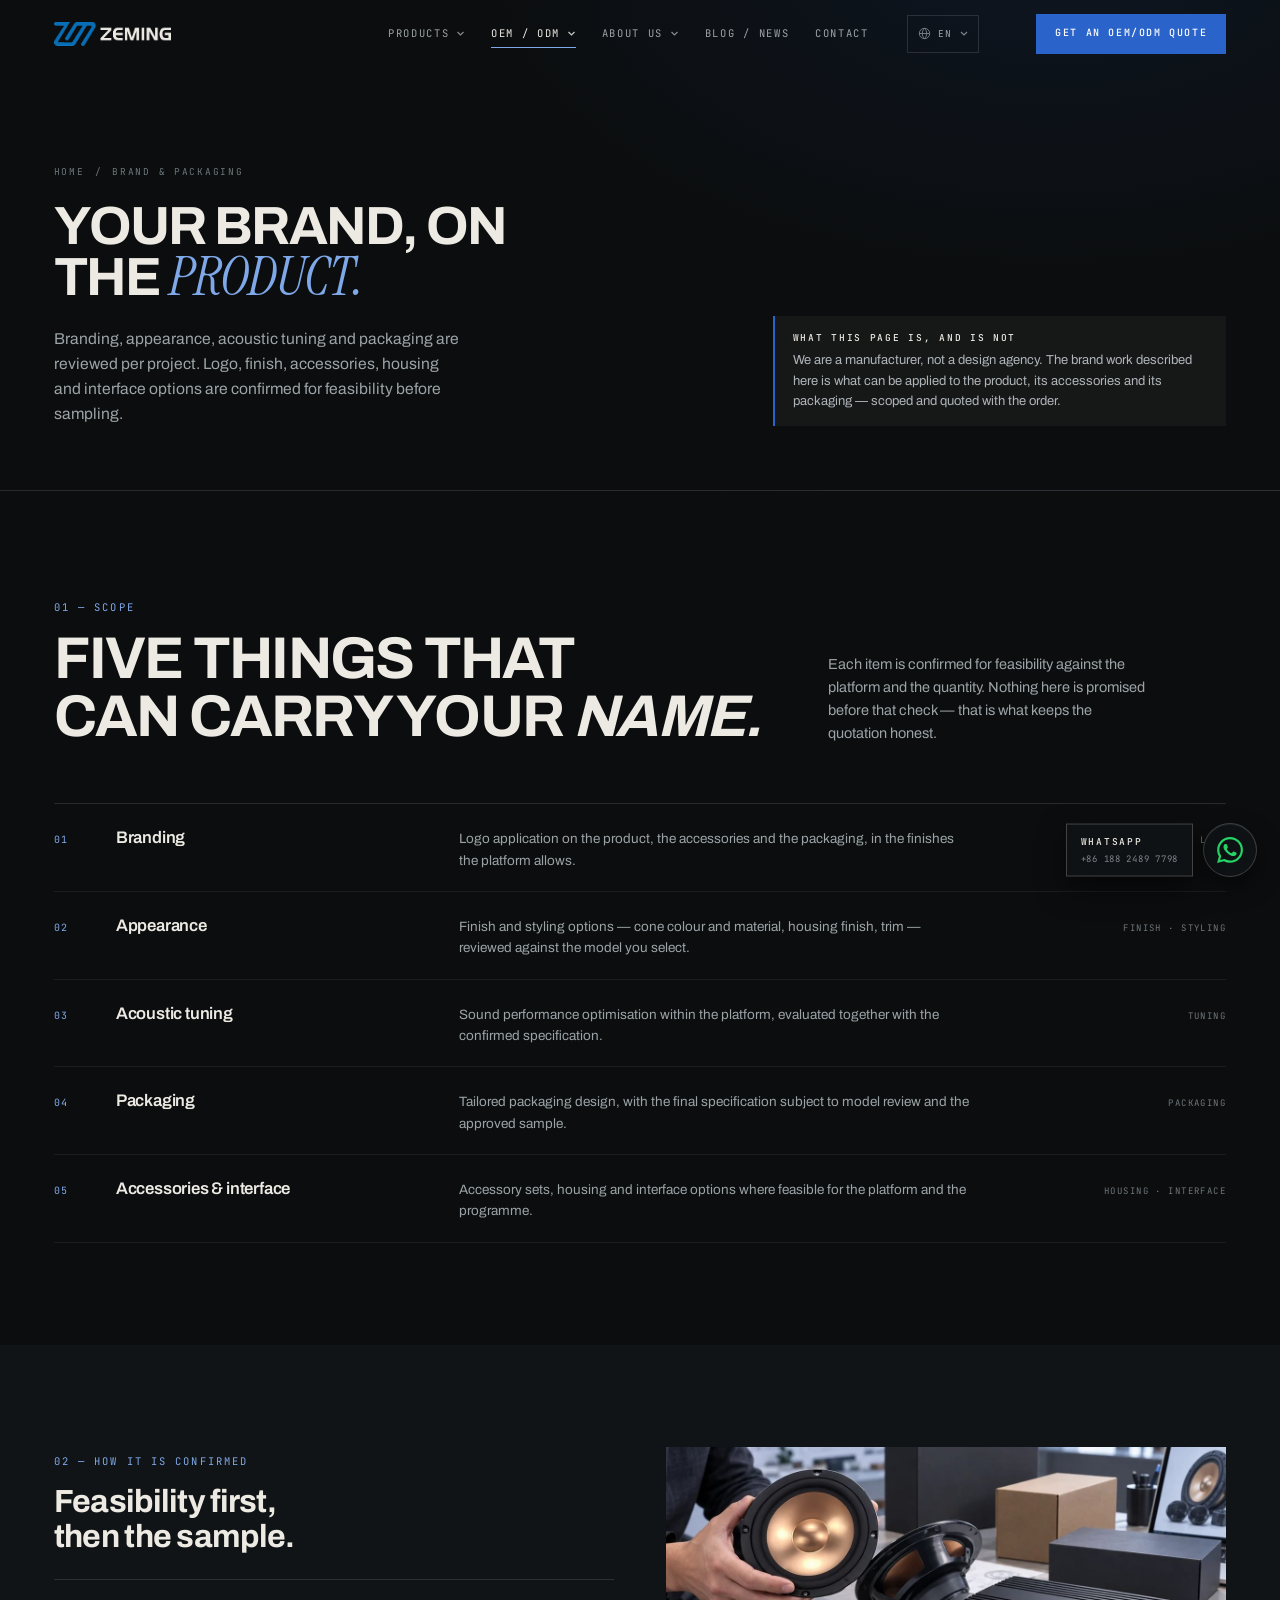
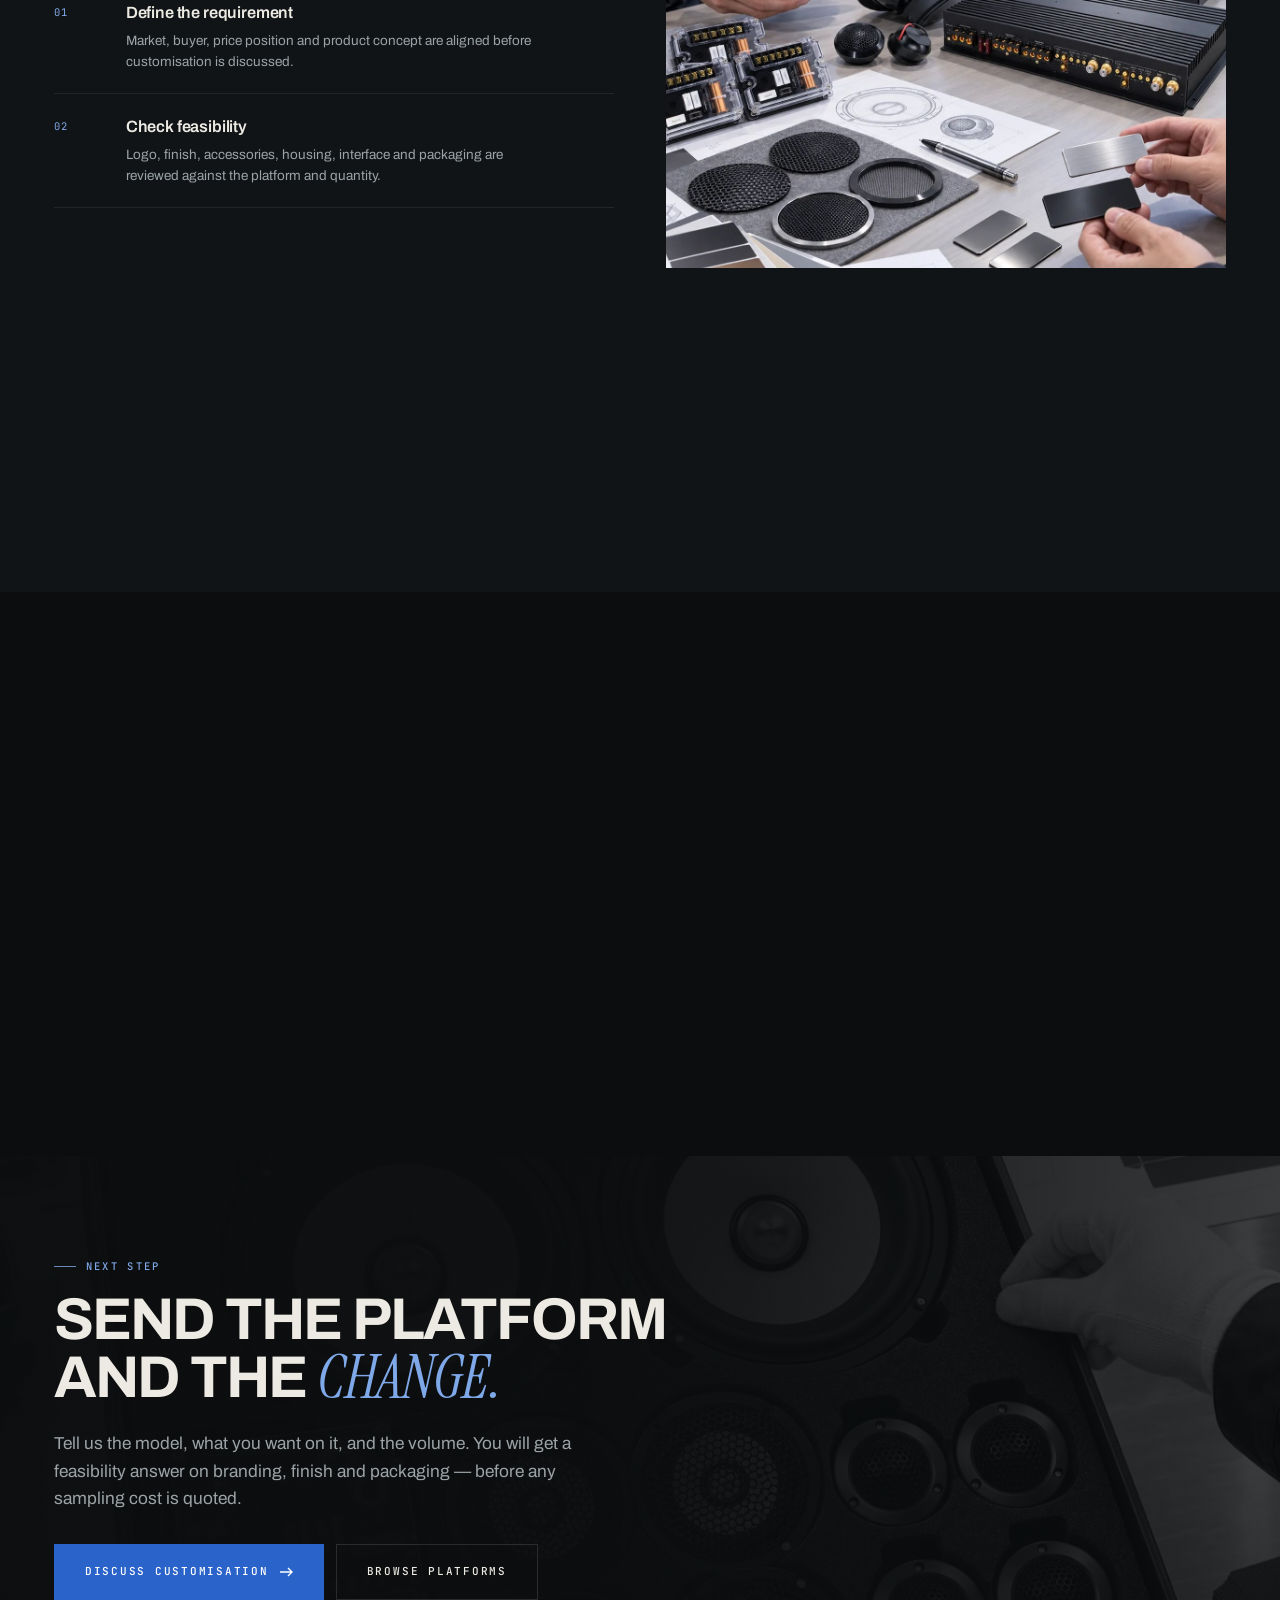
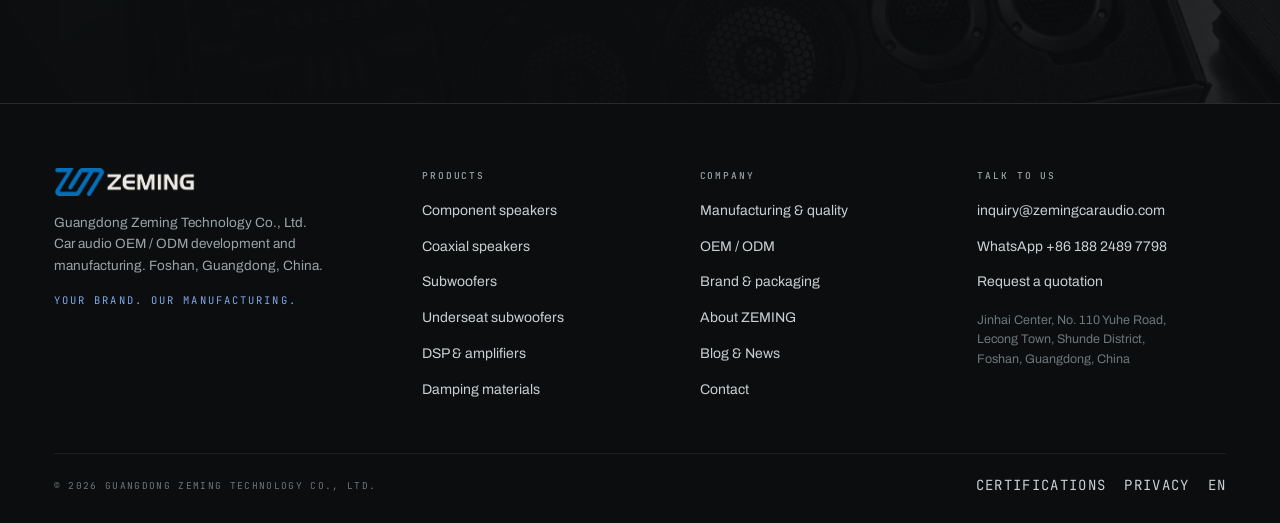
==== brand-studio.html @ 0a8016a1 "ZEMING standalone site — 11 pages, shared design system - 11 English pages: home, catalogue, 3 datas" ====
<!DOCTYPE html>
<html lang="en">
<head>
<meta charset="UTF-8">
<meta name="viewport" content="width=device-width, initial-scale=1">
<title>Brand &amp; Packaging — OEM / ODM Customisation | ZEMING</title>
<meta name="description" content="Branding, appearance, acoustic tuning and packaging for car audio OEM / ODM programmes. Logo, finish, accessories, housing and interface options are reviewed per project and confirmed for feasibility before sampling.">
<link rel="stylesheet" href="assets/fonts.css">
<link rel="stylesheet" href="assets/site.css">
<link rel="stylesheet" href="assets/catalog.css">
<link rel="icon" href="assets/img/logo-header.png">
</head>
<body>
<a class="skip" href="#main">Skip to content</a>

<header class="nav" id="nav">
  <div class="nav__inner">
    <a class="nav__logo" href="index.html" aria-label="ZEMING CAR AUDIO — home">
      <img class="logo-d" src="assets/img/logo-header-dark.png" alt="ZEMING" width="1172" height="240">
    </a>
    <nav class="nav__links" aria-label="Primary">
      <div class="navm" data-navm>
        <a class="navm__btn" href="products.html#catalogue" aria-expanded="false" aria-haspopup="true" aria-controls="navm-products">Products <svg class="navm__caret" width="9" height="5" viewBox="0 0 8 5" fill="none" aria-hidden="true"><path d="M1 1l3 3 3-3" stroke="currentColor" stroke-width="1.2"/></svg></a>
        <div class="navm__panel navm__panel--mega" id="navm-products">
          <div class="mega">
            <div class="mega__head">
              <span class="mega__kicker">Product catalogue</span>
              <span class="mega__count">30 platforms &middot; 8 categories</span>
            </div>
            <div class="mega__body">
              <div class="mega__left">
                <p class="mega__label">By family</p>
                <div class="mega__cols">
                  <a class="mega__item" href="products.html#component"><span>Component speakers</span><em>10</em></a>
                  <a class="mega__item" href="products.html#subwoofer"><span>Subwoofers</span><em>8</em></a>
                  <a class="mega__item" href="products.html#coaxial"><span>Coaxial speakers</span><em>6</em></a>
                  <a class="mega__item" href="products.html#activebass"><span>Underseat subwoofers</span><em>2</em></a>
                  <a class="mega__item" href="products.html#midrange"><span>Mid &amp; full-range</span><em>2</em></a>
                  <a class="mega__item" href="products.html#amp"><span>DSP &amp; amplifiers</span><em>1</em></a>
                  <a class="mega__item" href="products.html#tweeter"><span>Tweeters</span><em>1</em></a>
                  <a class="mega__item" href="contact.html?topic=damping"><span>Damping &amp; insulation</span><em>&mdash;</em></a>
                </div>
                <p class="mega__note">Sizes, finishes and configurations are confirmed per model.</p>
              </div>
              <a class="mega__feat" href="product-zm-m65k.html">
                <span class="mega__shot"><img src="assets/img/opt/nav-m65k.webp" alt="ZM-M65K 2-way + 3-way component platform" width="520" height="341"></span>
                <span class="mega__meta">
                  <span class="mega__tag">Featured platform</span>
                  <b>ZM-M65K</b>
                  <small>6.5&Prime; &middot; 2-way + 3-way platform</small>
                </span>
                <span class="mega__go">View platform <svg width="13" height="9" viewBox="0 0 14 10" fill="none" aria-hidden="true"><path d="M9 1l4 4-4 4M1 5h12" stroke="currentColor" stroke-width="1.3"/></svg></span>
              </a>
            </div>
            <div class="mega__foot">
              <a href="products.html#catalogue">All 30 platforms <svg width="13" height="9" viewBox="0 0 14 10" fill="none" aria-hidden="true"><path d="M9 1l4 4-4 4M1 5h12" stroke="currentColor" stroke-width="1.3"/></svg></a>
              <a href="contact.html">Request a data sheet <svg width="13" height="9" viewBox="0 0 14 10" fill="none" aria-hidden="true"><path d="M9 1l4 4-4 4M1 5h12" stroke="currentColor" stroke-width="1.3"/></svg></a>
            </div>
          </div>
        </div>
      </div>

      <div class="navm" data-navm>
        <a class="navm__btn" href="oem-odm.html" aria-expanded="false" aria-haspopup="true" aria-controls="navm-oem" data-current="page">OEM / ODM <svg class="navm__caret" width="9" height="5" viewBox="0 0 8 5" fill="none" aria-hidden="true"><path d="M1 1l3 3 3-3" stroke="currentColor" stroke-width="1.2"/></svg></a>
        <div class="navm__panel" id="navm-oem">
          <p class="navm__lead">Development &amp; manufacturing</p>
          <a class="navm__item" href="oem-odm.html"><span><b>OEM / ODM overview</b><small>Define &rarr; Produce, seven steps</small></span></a>
          <a class="navm__item" href="capabilities.html#production"><span><b>Manufacturing</b><small>Production floor</small></span></a>
          <a class="navm__item" href="capabilities.html#quality"><span><b>Quality control</b><small>Inspection stages</small></span></a>
          <a class="navm__item" href="brand-studio.html"><span><b>Brand &amp; packaging</b><small>Logo, styling, packaging</small></span></a>
        </div>
      </div>

      <div class="navm" data-navm>
        <a class="navm__btn" href="company.html" aria-expanded="false" aria-haspopup="true" aria-controls="navm-about">About Us <svg class="navm__caret" width="9" height="5" viewBox="0 0 8 5" fill="none" aria-hidden="true"><path d="M1 1l3 3 3-3" stroke="currentColor" stroke-width="1.2"/></svg></a>
        <div class="navm__panel navm__panel--right" id="navm-about">
          <p class="navm__lead">The company</p>
          <a class="navm__item" href="company.html"><span><b>Company</b><small>Guangdong Zeming Technology</small></span></a>
          <a class="navm__item" href="capabilities.html#certification"><span><b>Certifications</b><small>CE / EMC &middot; RoHS &middot; REACH &middot; MSDS</small></span></a>
          <a class="navm__item" href="contact.html"><span><b>Contact</b><small>Foshan, Guangdong</small></span></a>
        </div>
      </div>

      <a class="nav__link" href="news.html">Blog / News</a>
      <a class="nav__link" href="contact.html">Contact</a>
    </nav>
    <div class="lang" data-lang>
      <button class="lang__btn" type="button" aria-expanded="false" aria-controls="langPanel" aria-label="Language: English">
        <svg width="13" height="13" viewBox="0 0 16 16" fill="none" aria-hidden="true"><circle cx="8" cy="8" r="6.4" stroke="currentColor" stroke-width="1.1"/><path d="M1.6 8h12.8M8 1.6c1.75 1.8 2.7 4 2.7 6.4S9.75 12.6 8 14.4C6.25 12.6 5.3 10.4 5.3 8S6.25 3.4 8 1.6z" stroke="currentColor" stroke-width="1.1"/></svg>
        <span class="lang__code">EN</span>
        <svg class="lang__caret" width="8" height="5" viewBox="0 0 8 5" fill="none" aria-hidden="true"><path d="M1 1l3 3 3-3" stroke="currentColor" stroke-width="1.2"/></svg>
      </button>
      <div class="lang__panel" id="langPanel" role="group" aria-label="Select language" hidden>
        <button class="lang__opt is-active" type="button" data-lang-code="en"><span class="lang__native">English</span><span class="lang__check" aria-hidden="true">✓</span></button>
        <button class="lang__opt" type="button" data-lang-code="zh"><span class="lang__native">中文</span><span class="lang__tag">Soon</span></button>
        <button class="lang__opt" type="button" data-lang-code="es"><span class="lang__native">Español</span><span class="lang__tag">Soon</span></button>
        <button class="lang__opt" type="button" data-lang-code="de"><span class="lang__native">Deutsch</span><span class="lang__tag">Soon</span></button>
        <button class="lang__opt" type="button" data-lang-code="fr"><span class="lang__native">Français</span><span class="lang__tag">Soon</span></button>
        <p class="lang__note" hidden></p>
      </div>
    </div>
    <div class="nav__cta"><a class="btn btn--brand" href="contact.html">Get an OEM/ODM Quote</a></div>
    <button class="nav__burger" aria-label="Open menu" aria-expanded="false" aria-controls="drawer"><span></span></button>
  </div>
</header>

<div class="drawer" id="drawer">
<div class="drawer__nav">
  <details class="dacc">
    <summary><span>Products</span><span class="dacc__n">01</span></summary>
    <div class="dacc__body">
      <a href="products.html#component"><span>Component speakers</span><i>10</i></a>
      <a href="products.html#subwoofer"><span>Subwoofers</span><i>8</i></a>
      <a href="products.html#coaxial"><span>Coaxial speakers</span><i>6</i></a>
      <a href="products.html#activebass"><span>Underseat subwoofers</span><i>2</i></a>
      <a href="products.html#midrange"><span>Mid &amp; full-range</span><i>2</i></a>
      <a href="products.html#amp"><span>DSP &amp; amplifiers</span><i>1</i></a>
      <a href="products.html#tweeter"><span>Tweeters</span><i>1</i></a>
      <a href="contact.html?topic=damping"><span>Damping &amp; insulation</span><i>&mdash;</i></a>
      <a href="products.html#catalogue" class="drawer__all"><span>All 30 platforms</span><i>&rarr;</i></a>
    </div>
  </details>
  <details class="dacc">
    <summary><span>OEM / ODM</span><span class="dacc__n">02</span></summary>
    <div class="dacc__body">
      <a href="oem-odm.html"><span>OEM / ODM overview</span></a>
      <a href="capabilities.html#production"><span>Manufacturing</span></a>
      <a href="capabilities.html#quality"><span>Quality control</span></a>
      <a href="brand-studio.html"><span>Brand &amp; packaging</span></a>
    </div>
  </details>
  <details class="dacc">
    <summary><span>About Us</span><span class="dacc__n">03</span></summary>
    <div class="dacc__body">
      <a href="company.html"><span>Company</span></a>
      <a href="capabilities.html#certification"><span>Certifications</span></a>
      <a href="contact.html"><span>Contact</span></a>
    </div>
  </details>
  <a href="news.html" class="drawer__top" style="border-bottom:1px solid var(--line-d-2)">Blog / News <span>04</span></a>
  <a href="contact.html" class="drawer__top">Contact <span>05</span></a>
  <div class="drawer__cta"><a class="btn btn--brand" href="contact.html">Get an OEM/ODM Quote</a></div>
</div>
  <div class="drawer__lang">
    <span class="mono">Language</span>
    <div class="lang-row">
      <button class="lang-chip is-active" type="button" data-lang-code="en">English</button>
      <button class="lang-chip" type="button" data-lang-code="zh">中文<span class="lang__tag">Soon</span></button>
      <button class="lang-chip" type="button" data-lang-code="es">Español<span class="lang__tag">Soon</span></button>
      <button class="lang-chip" type="button" data-lang-code="de">Deutsch<span class="lang__tag">Soon</span></button>
      <button class="lang-chip" type="button" data-lang-code="fr">Français<span class="lang__tag">Soon</span></button>
    </div>
    <p class="lang__note" hidden></p>
  </div>
  <div class="drawer__foot">
    <span class="mono">inquiry@zemingcaraudio.com</span>
    <span class="mono">+86 188 2489 7798 · WhatsApp</span>
    <span class="mono">Foshan, Guangdong, China</span>
  </div>
</div>

<main id="main">

<section class="phero">
  <div class="wrap">
    <div class="phero__grid">
      <div>
        <p class="phero__crumb"><a href="index.html">Home</a> <span>/</span> Brand &amp; packaging</p>
        <h1 class="phero__h reveal">Your brand, on<br>the <em>product.</em></h1>
        <p class="phero__sub reveal" style="--i:1">Branding, appearance, acoustic tuning and packaging are reviewed per project. Logo, finish, accessories, housing and interface options are confirmed for feasibility before sampling.</p>
      </div>
      <div class="phero__aside reveal" style="--i:2">
        <div class="hero__note">
          <b>What this page is, and is not</b>
          We are a manufacturer, not a design agency. The brand work described here is what can be applied to the product, its accessories and its packaging — scoped and quoted with the order.
        </div>
      </div>
    </div>
  </div>
</section>

<section class="section">
  <div class="wrap">
    <div class="sec-head">
      <div>
        <p class="idx reveal">01 — Scope</p>
        <h2 class="h-1 reveal" style="--i:1">Five things that<br>can carry your <em>name.</em></h2>
      </div>
      <p class="sec-head__aside reveal" style="--i:2">Each item is confirmed for feasibility against the platform and the quantity. Nothing here is promised before that check — that is what keeps the quotation honest.</p>
    </div>

    <div class="lev">
      <article class="lev__row reveal">
        <span class="lev__n">01</span>
        <h3>Branding</h3>
        <p>Logo application on the product, the accessories and the packaging, in the finishes the platform allows.</p>
        <span class="lev__tag">Logo</span>
      </article>
      <article class="lev__row reveal" style="--i:1">
        <span class="lev__n">02</span>
        <h3>Appearance</h3>
        <p>Finish and styling options — cone colour and material, housing finish, trim — reviewed against the model you select.</p>
        <span class="lev__tag">Finish · styling</span>
      </article>
      <article class="lev__row reveal" style="--i:2">
        <span class="lev__n">03</span>
        <h3>Acoustic tuning</h3>
        <p>Sound performance optimisation within the platform, evaluated together with the confirmed specification.</p>
        <span class="lev__tag">Tuning</span>
      </article>
      <article class="lev__row reveal" style="--i:3">
        <span class="lev__n">04</span>
        <h3>Packaging</h3>
        <p>Tailored packaging design, with the final specification subject to model review and the approved sample.</p>
        <span class="lev__tag">Packaging</span>
      </article>
      <article class="lev__row reveal" style="--i:4">
        <span class="lev__n">05</span>
        <h3>Accessories &amp; interface</h3>
        <p>Accessory sets, housing and interface options where feasible for the platform and the programme.</p>
        <span class="lev__tag">Housing · interface</span>
      </article>
    </div>
  </div>
</section>

<section class="section section--ink2">
  <div class="wrap">
    <div class="split split--sticky">
      <div class="split__media split__media--sticky reveal" style="order:2">
        <img src="assets/img/pic/scene-brand.jpg" alt="Colour samples, logo plates and packaging prototypes on a workbench" loading="lazy" width="1200" height="1200">
      </div>
      <div>
        <p class="idx reveal">02 — How it is confirmed</p>
        <h2 class="h-2 reveal" style="--i:1">Feasibility first,<br>then the sample.</h2>
        <div class="steps mt-5">
          <div class="step reveal"><div class="step__n">01</div><div><div class="step__t">Define the requirement</div><div class="step__d">Market, buyer, price position and product concept are aligned before customisation is discussed.</div></div></div>
          <div class="step reveal" style="--i:1"><div class="step__n">02</div><div><div class="step__t">Check feasibility</div><div class="step__d">Logo, finish, accessories, housing, interface and packaging are reviewed against the platform and quantity.</div></div></div>
          <div class="step reveal" style="--i:2"><div class="step__n">03</div><div><div class="step__t">Sample and validate</div><div class="step__d">Prototypes and samples are evaluated against the confirmed specification before production is planned.</div></div></div>
          <div class="step reveal" style="--i:3"><div class="step__n">04</div><div><div class="step__t">Produce against the sample</div><div class="step__d">Branding, packaging, quality controls and production scope are finalised together.</div></div></div>
        </div>
        <a class="tlink mt-6 reveal" href="oem-odm.html">The full OEM / ODM process
          <svg width="13" height="10" viewBox="0 0 14 10" fill="none" aria-hidden="true"><path d="M9 1l4 4-4 4M1 5h12" stroke="currentColor" stroke-width="1.4"/></svg>
        </a>
      </div>
    </div>
  </div>
</section>

<section class="section">
  <div class="wrap">
    <div class="sec-head">
      <div>
        <p class="idx reveal">03 — Before you ask</p>
        <h2 class="h-1 reveal" style="--i:1">Three questions<br>that save a <em>month.</em></h2>
      </div>
      <p class="sec-head__aside reveal" style="--i:2">Answer these in the first message and the feasibility reply is specific instead of a catalogue link.</p>
    </div>
    <div class="grid g3">
      <div class="card reveal"><div class="card__body"><p class="card__kicker">01</p><h3 class="h-3 mt-2">Which platform?</h3><p class="card__desc">A model code from the catalogue, or the size and configuration you are targeting.</p></div></div>
      <div class="card reveal" style="--i:1"><div class="card__body"><p class="card__kicker">02</p><h3 class="h-3 mt-2">What changes?</h3><p class="card__desc">Logo only, or finish, packaging and accessory set as well.</p></div></div>
      <div class="card reveal" style="--i:2"><div class="card__body"><p class="card__kicker">03</p><h3 class="h-3 mt-2">What quantity?</h3><p class="card__desc">Feasibility and cost both depend on the volume, so it is the first thing we check.</p></div></div>
    </div>
  </div>
</section>

<section class="cta-band">
  <img class="cta-band__bg" src="assets/img/pic/scene-package.jpg" alt="" loading="lazy" aria-hidden="true">
  <div class="wrap cta-band__in">
    <p class="eyebrow reveal">Next step</p>
    <h2 class="h-1 mt-4 reveal" style="--i:1">Send the platform<br>and the <em>change.</em></h2>
    <p class="lead mt-5 reveal" style="--i:2">Tell us the model, what you want on it, and the volume. You will get a feasibility answer on branding, finish and packaging — before any sampling cost is quoted.</p>
    <div class="btn-row mt-6 reveal" style="--i:3">
      <a class="btn btn--brand btn--lg" href="contact.html?topic=brand">Discuss customisation
        <svg width="14" height="10" viewBox="0 0 14 10" fill="none" aria-hidden="true"><path d="M9 1l4 4-4 4M1 5h12" stroke="currentColor" stroke-width="1.4"/></svg>
      </a>
      <a class="btn btn--ghost btn--lg" href="products.html">Browse platforms</a>
    </div>
  </div>
</section>

</main>

<footer class="foot">
  <div class="wrap">
    <div class="foot__top">
      <div>
        <div class="foot__logo"><img src="assets/img/logo-footer-dark.png" alt="ZEMING" width="1220" height="240"></div>
        <p class="foot__blurb">Guangdong Zeming Technology Co., Ltd. Car audio OEM / ODM development and manufacturing. Foshan, Guangdong, China.</p>
        <p class="mono mt-4" style="color:#7FA8E8">Your brand. Our manufacturing.</p>
      </div>
      <div>
        <h4>Products</h4>
        <ul>
          <li><a href="products.html#component">Component speakers</a></li>
          <li><a href="products.html#coaxial">Coaxial speakers</a></li>
          <li><a href="products.html#subwoofer">Subwoofers</a></li>
          <li><a href="products.html#activebass">Underseat subwoofers</a></li>
          <li><a href="products.html#amp">DSP &amp; amplifiers</a></li>
          <li><a href="products.html">Damping materials</a></li>
        </ul>
      </div>
      <div>
        <h4>Company</h4>
        <ul>
          <li><a href="capabilities.html">Manufacturing &amp; quality</a></li>
          <li><a href="oem-odm.html">OEM / ODM</a></li>
          <li><a href="brand-studio.html">Brand &amp; packaging</a></li>
          <li><a href="company.html">About ZEMING</a></li>
          <li><a href="news.html">Blog &amp; News</a></li>
          <li><a href="contact.html">Contact</a></li>
        </ul>
      </div>
      <div>
        <h4>Talk to us</h4>
        <ul>
          <li><a href="mailto:inquiry@zemingcaraudio.com">inquiry@zemingcaraudio.com</a></li>
          <li><a href="https://wa.me/8618824897798" target="_blank" rel="noopener">WhatsApp +86 188 2489 7798</a></li>
          <li><a href="contact.html">Request a quotation</a></li>
        </ul>
        <p class="small-note mt-4" style="color:#6E767B">Jinhai Center, No. 110 Yuhe Road,<br>Lecong Town, Shunde District,<br>Foshan, Guangdong, China</p>
      </div>
    </div>
    <div class="foot__bottom">
      <span>© 2026 Guangdong Zeming Technology Co., Ltd.</span>
      <div>
        <a href="company.html">Certifications</a>
        <a href="contact.html">Privacy</a>
        <a href="index.html">EN</a>
      </div>
    </div>
  </div>
</footer>

<style>
.lev { border-top: 1px solid var(--line-d); }
.lev__row { display: grid; grid-template-columns: 46px minmax(0,1fr); gap: 4px 16px; padding: 20px 0; border-bottom: 1px solid var(--line-d-2); transition: padding .3s var(--e); }
.lev__row:hover { padding-left: 10px; }
.lev__n { font-family: var(--f-mono); font-size: 10px; letter-spacing: .16em; color: var(--brand-lt); padding-top: 5px; }
.lev__row h3 { font-family: var(--f-display); font-weight: 600; font-size: 1.05rem; letter-spacing: -.012em; }
.lev__row p { font-size: 13.5px; line-height: 1.58; color: var(--on-ink-mut); margin-top: 4px; max-width: 64ch; }
.lev__tag { font-family: var(--f-mono); font-size: 9px; letter-spacing: .16em; text-transform: uppercase; color: #6E767B; margin-top: 8px; }
@media (min-width: 900px) {
  .lev__row { grid-template-columns: 46px minmax(0,.72fr) minmax(0,1.28fr) 170px; align-items: baseline; }
  .lev__row p { margin-top: 0; }
  .lev__tag { text-align: right; margin-top: 0; }
}
</style>
<!-- WhatsApp floating contact -->
<a class="wafab" href="https://wa.me/8618824897798?text=Hello%20ZEMING%2C%20I%20would%20like%20to%20discuss%20a%20car%20audio%20project." target="_blank" rel="noopener" aria-label="Chat with ZEMING on WhatsApp, +86 188 2489 7798 (opens in a new tab)">
  <svg viewBox="0 0 24 24" aria-hidden="true" focusable="false"><path d="M17.472 14.382c-.297-.149-1.758-.867-2.03-.967-.273-.099-.471-.148-.67.15-.197.297-.767.966-.94 1.164-.173.199-.347.223-.644.075-.297-.15-1.255-.463-2.39-1.475-.883-.788-1.48-1.761-1.653-2.059-.173-.297-.018-.458.13-.606.134-.133.298-.347.446-.52.149-.174.198-.298.298-.497.099-.198.05-.371-.025-.52-.075-.149-.669-1.612-.916-2.207-.242-.579-.487-.5-.669-.51-.173-.008-.371-.01-.57-.01-.198 0-.52.074-.792.372-.272.297-1.04 1.016-1.04 2.479 0 1.462 1.065 2.875 1.213 3.074.149.198 2.096 3.2 5.077 4.487.709.306 1.262.489 1.694.625.712.227 1.36.195 1.871.118.571-.085 1.758-.719 2.006-1.413.248-.694.248-1.289.173-1.413-.074-.124-.272-.198-.57-.347m-5.421 7.403h-.004a9.87 9.87 0 01-5.031-1.378l-.361-.214-3.741.982.998-3.648-.235-.374a9.86 9.86 0 01-1.51-5.26c.001-5.45 4.436-9.884 9.888-9.884 2.64 0 5.122 1.03 6.988 2.898a9.825 9.825 0 012.893 6.994c-.003 5.45-4.437 9.884-9.885 9.884m8.413-18.297A11.815 11.815 0 0012.05 0C5.495 0 .16 5.335.157 11.892c0 2.096.547 4.142 1.588 5.945L.057 24l6.305-1.654a11.882 11.882 0 005.683 1.448h.005c6.554 0 11.89-5.335 11.893-11.893a11.821 11.821 0 00-3.48-8.413Z" fill="currentColor"/></svg>
  <span class="wafab__tip" aria-hidden="true"><b>WhatsApp</b><small>+86 188 2489 7798</small></span>
</a>
<script src="assets/site.js"></script>
</body>
</html>
---- assets/fonts.css ----
/* ZEMING — self-hosted latin subsets */
@font-face{font-family:'Archivo';font-style:normal;font-weight:400;font-display:swap;src:url('fonts/Archivo-400-normal.woff2') format('woff2');}
@font-face{font-family:'Archivo';font-style:normal;font-weight:500;font-display:swap;src:url('fonts/Archivo-500-normal.woff2') format('woff2');}
@font-face{font-family:'Archivo';font-style:normal;font-weight:600;font-display:swap;src:url('fonts/Archivo-600-normal.woff2') format('woff2');}
@font-face{font-family:'Archivo';font-style:normal;font-weight:700;font-display:swap;src:url('fonts/Archivo-700-normal.woff2') format('woff2');}
@font-face{font-family:'Archivo';font-style:normal;font-weight:800;font-display:swap;src:url('fonts/Archivo-800-normal.woff2') format('woff2');}
@font-face{font-family:'Instrument Serif';font-style:italic;font-weight:400;font-display:swap;src:url('fonts/InstrumentSerif-400-italic.woff2') format('woff2');}
@font-face{font-family:'JetBrains Mono';font-style:normal;font-weight:400;font-display:swap;src:url('fonts/JetBrainsMono-400-normal.woff2') format('woff2');}
@font-face{font-family:'JetBrains Mono';font-style:normal;font-weight:500;font-display:swap;src:url('fonts/JetBrainsMono-500-normal.woff2') format('woff2');}
---- assets/site.css ----
/* ============================================================
   ZEMING CAR AUDIO — design system
   Direction: "precision instrument" — ink / bone / brand blue,
   hairline grids, mono micro-labels, editorial serif accents.
   ============================================================ */

/* ---------- 1. Tokens ---------- */
:root {
  --ink:        #0B0D0E;
  --ink-2:      #111416;
  --ink-3:      #191D20;
  --ink-4:      #24292D;
  /* --bone is the off-white used ON dark surfaces (button labels, chips). */
  --bone:       #F3F0EA;
  --bone-2:     #E8E3D9;
  --bone-3:     #DBD4C7;
  /* --paper is the light section surface: a cool, faintly blue paper. */
  --paper:      #EDF2F8;
  --paper-2:    #DDE5EF;
  --paper-hi:   #F8FAFD;
  --brand:      #1B5A9E;   /* on light — text safe */
  --brand-lt:   #7FA8E8;   /* on dark  — text safe */
  --brand-core: #2A63C9;
  --steel:      #6F7A80;
  --steel-lt:   #9AA5AA;

  --line-d:     rgba(243, 240, 234, .13);
  --line-d-2:   rgba(243, 240, 234, .07);
  --line-l:     rgba(16, 34, 52, .14);
  --line-l-2:   rgba(16, 34, 52, .065);

  --on-ink:     #EDEAE4;
  --on-ink-mut: #9BA3A7;
  --on-paper:   #12171B;
  --on-paper-mut:#55606A;

  --f-display: "Archivo", "Helvetica Neue", Arial, sans-serif;
  --f-body:    "Archivo", "Helvetica Neue", Arial, sans-serif;
  --f-serif:   "Instrument Serif", Georgia, serif;
  --f-mono:    "JetBrains Mono", ui-monospace, "SF Mono", Consolas, monospace;

  --nav-h: 68px;
  --wrap: 1360px;
  --gut: clamp(20px, 4.2vw, 60px);

  --s-1: 4px;  --s-2: 8px;  --s-3: 12px; --s-4: 16px;
  --s-5: 24px; --s-6: 32px; --s-7: 48px; --s-8: 64px;
  --s-9: 96px; --s-10: 132px;

  --e: cubic-bezier(.22, .61, .36, 1);
  --e-out: cubic-bezier(.16, 1, .3, 1);
}

/* ---------- 2. Reset ---------- */
*, *::before, *::after { box-sizing: border-box; }
html { -webkit-text-size-adjust: 100%; scroll-behavior: smooth; }
body {
  margin: 0;
  background: var(--ink);
  color: var(--on-ink);
  font-family: var(--f-body);
  font-size: 16.5px;
  line-height: 1.62;
  font-weight: 400;
  -webkit-font-smoothing: antialiased;
  text-rendering: optimizeLegibility;
  overflow-x: hidden;
}
body.is-light { background: var(--paper); color: var(--on-paper); }
img, svg, video { display: block; max-width: 100%; }
picture { display: contents; }
a { color: inherit; text-decoration: none; }
button { font: inherit; color: inherit; background: none; border: 0; cursor: pointer; }
h1, h2, h3, h4, h5, p, figure, blockquote { margin: 0; }
ul, ol { margin: 0; padding: 0; list-style: none; }
::selection { background: var(--brand-core); color: #fff; }
:focus-visible { outline: 2px solid var(--brand-lt); outline-offset: 3px; }

/* ---------- 3. Type ---------- */
.h-hero {
  font-family: var(--f-display);
  font-weight: 700;
  font-size: clamp(2.65rem, 7.4vw, 6.1rem);
  line-height: .93;
  letter-spacing: -.035em;
  text-transform: uppercase;
  margin: 0;
}
.h-1 {
  font-family: var(--f-display);
  font-weight: 700;
  font-size: clamp(2.1rem, 4.6vw, 3.9rem);
  line-height: .98;
  letter-spacing: -.03em;
  text-transform: uppercase;
}
.h-2 {
  font-family: var(--f-display);
  font-weight: 650;
  font-size: clamp(1.45rem, 2.5vw, 2.15rem);
  line-height: 1.1;
  letter-spacing: -.022em;
}
.h-3 {
  font-family: var(--f-display);
  font-weight: 600;
  font-size: clamp(1.08rem, 1.5vw, 1.32rem);
  line-height: 1.22;
  letter-spacing: -.012em;
}
.serif { font-family: var(--f-serif); font-weight: 400; letter-spacing: 0; text-transform: none; font-style: italic; }
.h-hero em, .h-1 em, .h-2 em, .statement em, .phero__h em, .cta-band .h-1 em { white-space: nowrap; }
.lead {
  font-size: clamp(1.02rem, 1.35vw, 1.28rem);
  line-height: 1.58;
  color: var(--on-ink-mut);
  max-width: 56ch;
}
.is-light .lead { color: var(--on-paper-mut); }
.body-copy { color: var(--on-ink-mut); max-width: 64ch; }
.is-light .body-copy { color: var(--on-paper-mut); }
.strong-ink { color: var(--on-ink); }
.is-light .strong-ink { color: var(--on-paper); }

.eyebrow {
  font-family: var(--f-mono);
  font-size: 10.5px;
  font-weight: 500;
  letter-spacing: .22em;
  text-transform: uppercase;
  color: var(--brand-lt);
  display: flex;
  align-items: center;
  gap: 10px;
}
.is-light .eyebrow { color: var(--brand); }
.eyebrow::before {
  content: "";
  width: 22px; height: 1px;
  background: currentColor;
  opacity: .8;
  flex: none;
}
.eyebrow.no-rule::before { display: none; }

.mono {
  font-family: var(--f-mono);
  font-size: 10.5px;
  letter-spacing: .2em;
  text-transform: uppercase;
  color: var(--on-ink-mut);
}
.is-light .mono { color: var(--on-paper-mut); }

/* ---------- 4. Layout ---------- */
.wrap { width: 100%; max-width: var(--wrap); margin-inline: auto; padding-inline: var(--gut); }
.section { padding-block: clamp(58px, 8vw, 118px); position: relative; }
.section--tight { padding-block: clamp(42px, 5.5vw, 76px); }
.section--bone { background: var(--paper); color: var(--on-paper); }
.section--ink2 { background: var(--ink-2); }
.section--ink3 { background: var(--ink-3); }

.sec-head {
  display: grid;
  grid-template-columns: minmax(0, 1fr);
  gap: var(--s-5);
  margin-bottom: clamp(30px, 4.5vw, 60px);
}
@media (min-width: 900px) {
  .sec-head { grid-template-columns: 1fr minmax(240px, 34%); align-items: end; gap: var(--s-7); }
}
.sec-head__aside { font-size: 14.5px; line-height: 1.6; color: var(--on-ink-mut); max-width: 40ch; }
.is-light .sec-head__aside { color: var(--on-paper-mut); }

.idx {
  font-family: var(--f-mono);
  font-size: 10.5px;
  letter-spacing: .2em;
  color: var(--brand-lt);
  display: inline-flex;
  align-items: center;
  gap: 10px;
  margin-bottom: 14px;
  text-transform: uppercase;
}
.is-light .idx { color: var(--brand); }
.rule { height: 1px; background: var(--line-d); border: 0; margin: 0; }
.is-light .rule { background: var(--line-l); }

.grid { display: grid; gap: clamp(16px, 2vw, 28px); }
.g2 { grid-template-columns: repeat(2, minmax(0, 1fr)); }
.g3 { grid-template-columns: repeat(3, minmax(0, 1fr)); }
.g4 { grid-template-columns: repeat(4, minmax(0, 1fr)); }
@media (max-width: 1000px) { .g4 { grid-template-columns: repeat(2, minmax(0, 1fr)); } .g3 { grid-template-columns: repeat(2, minmax(0, 1fr)); } }
@media (max-width: 640px)  { .g4, .g3, .g2 { grid-template-columns: minmax(0, 1fr); } }

/* ---------- 5. Buttons ---------- */
.btn {
  display: inline-flex;
  align-items: center;
  justify-content: center;
  gap: 10px;
  min-height: 48px;
  padding: 0 24px;
  font-family: var(--f-mono);
  font-size: 11px;
  font-weight: 500;
  letter-spacing: .16em;
  text-transform: uppercase;
  border: 1px solid transparent;
  border-radius: 0;
  transition: background .25s var(--e), color .25s var(--e), border-color .25s var(--e), transform .25s var(--e);
  white-space: nowrap;
}
.btn svg { flex: none; transition: transform .3s var(--e-out); }
.btn:hover svg { transform: translateX(4px); }
.btn--brand { background: var(--brand-core); color: #fff; }
.btn--brand:hover { background: #3A76DE; }
.btn--ghost { border-color: var(--line-d); color: var(--on-ink); padding-inline: 22px; }
.btn--ghost:hover { border-color: var(--on-ink); background: rgba(243,240,234,.06); }
.is-light .btn--ghost { border-color: var(--line-l); color: var(--on-paper); }
.is-light .btn--ghost:hover { background: rgba(16,34,52,.05); border-color: var(--on-paper); }
.btn--ink { background: var(--ink); color: var(--bone); }
.btn--ink:hover { background: var(--ink-3); }
.btn--lg { min-height: 56px; padding-inline: 30px; }
.btn-row { display: flex; flex-wrap: wrap; gap: 12px; }

.tlink {
  display: inline-flex;
  align-items: center;
  gap: 9px;
  font-family: var(--f-mono);
  font-size: 10.5px;
  letter-spacing: .18em;
  text-transform: uppercase;
  color: var(--brand-lt);
  position: relative;
  padding-bottom: 4px;
}
.is-light .tlink { color: var(--brand); }
.tlink::after {
  content: ""; position: absolute; left: 0; bottom: 0; height: 1px; width: 100%;
  background: currentColor; transform: scaleX(0); transform-origin: left;
  transition: transform .4s var(--e-out);
}
.tlink:hover::after { transform: scaleX(1); }
.tlink svg { transition: transform .3s var(--e-out); }
.tlink:hover svg { transform: translateX(3px); }

/* ---------- 6. Header ---------- */
.skip { position: absolute; left: -9999px; }
.skip:focus {
  left: 12px; top: 12px; z-index: 999; background: var(--paper); color: var(--ink);
  padding: 10px 16px; font-family: var(--f-mono); font-size: 11px;
}
.nav {
  position: fixed; inset: 0 0 auto 0; z-index: 90;
  height: var(--nav-h);
  display: flex; align-items: center;
  border-bottom: 1px solid transparent;
  transition: background .35s var(--e), border-color .35s var(--e), backdrop-filter .35s;
}
.nav__inner {
  width: 100%; max-width: var(--wrap); margin-inline: auto; padding-inline: var(--gut);
  display: flex; align-items: center; gap: clamp(16px, 3vw, 40px);
}
.nav.is-stuck {
  background: rgba(11, 13, 14, .9);
  backdrop-filter: blur(14px) saturate(1.2);
  border-bottom-color: var(--line-d);
}
.nav.is-light-stuck {
  background: rgba(237, 242, 248, .92);
  backdrop-filter: blur(14px) saturate(1.2);
  border-bottom-color: var(--line-l);
}
.nav__logo { display: flex; align-items: center; gap: 10px; flex: none; }
/* logo: the blue ZM mark is never recoloured. Every surface in this build is ink,
   so the dark variant is used (original blue mark + cream wordmark). It is
   generated from the brand file by tools/make_logo_dark.py — the original
   logo-header.png is still the untouched artwork and the favicon. If a bone
   surface is ever put behind the nav, swap the src back to logo-header.png. */
.nav__logo img { height: 24px; width: auto; }

.nav__links { display: flex; align-items: center; gap: clamp(14px, 2vw, 30px); margin-left: auto; }
.nav__link {
  font-family: var(--f-mono);
  font-size: 10.5px;
  letter-spacing: .16em;
  text-transform: uppercase;
  color: var(--on-ink-mut);
  padding: 8px 0;
  position: relative;
  transition: color .2s;
  white-space: nowrap;
}
.nav__link:hover, .nav__link[aria-current="page"] { color: var(--on-ink); }
.nav__link::after {
  content: ""; position: absolute; left: 0; bottom: 2px; width: 100%; height: 1px;
  background: var(--brand-lt); transform: scaleX(0); transform-origin: left;
  transition: transform .35s var(--e-out);
}
.nav__link:hover::after, .nav__link[aria-current="page"]::after { transform: scaleX(1); }
.nav.is-light-stuck .nav__link { color: var(--on-paper-mut); }
.nav.is-light-stuck .nav__link:hover, .nav.is-light-stuck .nav__link[aria-current="page"] { color: var(--on-paper); }
.nav.is-light-stuck .nav__link::after { background: var(--brand); }

.nav__cta { margin-left: clamp(8px, 1.5vw, 20px); }
.nav__cta .btn { min-height: 40px; padding-inline: 18px; font-size: 10px; }

.nav__burger {
  display: none; width: 44px; height: 44px; margin-right: -10px;
  align-items: center; justify-content: center; margin-left: auto;
}
.nav__burger span {
  display: block; width: 20px; height: 1.5px; background: var(--on-ink);
  position: relative; transition: transform .3s var(--e), background .2s;
}
.nav__burger span::before, .nav__burger span::after {
  content: ""; position: absolute; left: 0; width: 20px; height: 1.5px;
  background: currentColor; transition: transform .3s var(--e), top .3s var(--e);
}
.nav__burger span::before { top: -6px; }
.nav__burger span::after { top: 6px; }
body.menu-open .nav__burger span { background: transparent; }
body.menu-open .nav__burger span::before { top: 0; transform: rotate(45deg); background: var(--on-ink); }
body.menu-open .nav__burger span::after { top: 0; transform: rotate(-45deg); background: var(--on-ink); }

.drawer {
  position: fixed; inset: 0; z-index: 89;
  background: var(--ink);
  padding: calc(var(--nav-h) + 28px) var(--gut) 40px;
  display: flex; flex-direction: column; gap: 4px;
  transform: translateY(-100%);
  transition: transform .5s var(--e-out);
  overflow-y: auto;
}
body.menu-open .drawer { transform: translateY(0); }
.drawer a {
  font-family: var(--f-display); font-weight: 650; text-transform: uppercase;
  font-size: clamp(1.7rem, 8vw, 2.4rem); line-height: 1.28; letter-spacing: -.02em;
  color: var(--on-ink); padding: 10px 0;
  border-bottom: 1px solid var(--line-d-2);
  display: flex; justify-content: space-between; align-items: baseline;
}
.drawer a span { font-family: var(--f-mono); font-size: 10px; color: var(--brand-lt); letter-spacing: .2em; }
.drawer__foot { margin-top: auto; padding-top: 28px; display: grid; gap: 10px; }
.drawer__foot .mono { color: var(--on-ink-mut); }

@media (max-width: 999px) {
  .nav__links { display: none; }
  .nav__cta { display: none; }
  .nav__burger { display: flex; }
}
@media (min-width: 1000px) { .drawer { display: none; } }

/* ---------- 7. Hero ---------- */
.hero {
  position: relative;
  min-height: min(94svh, 900px);
  display: flex;
  align-items: flex-end;
  padding-top: calc(var(--nav-h) + 40px);
  padding-bottom: 0;
  overflow: hidden;
  background: var(--ink);
}
.hero__bg {
  position: absolute; inset: 0;
  background-size: cover; background-position: 62% center;
  filter: grayscale(.3) contrast(1.02) brightness(.86);
  transform: scale(1.03);
  animation: heroDrift 22s var(--e) forwards;
}
@keyframes heroDrift { to { transform: scale(1); } }
.hero__bg img { width: 100%; height: 100%; object-fit: cover; object-position: 62% center; }
.hero__scrim {
  position: absolute; inset: 0;
  background:
    linear-gradient(to right, rgba(11,13,14,.96) 0%, rgba(11,13,14,.87) 34%, rgba(11,13,14,.4) 62%, rgba(11,13,14,.14) 78%, rgba(11,13,14,.5) 100%),
    linear-gradient(to top, var(--ink) 1%, rgba(11,13,14,.4) 24%, transparent 58%);
}
.hero__grid {
  position: absolute; inset: 0; opacity: .5;
  background-image:
    linear-gradient(to right, var(--line-d-2) 1px, transparent 1px),
    linear-gradient(to bottom, var(--line-d-2) 1px, transparent 1px);
  background-size: 88px 88px;
  mask-image: radial-gradient(120% 80% at 70% 30%, #000 0%, transparent 75%);
}
.hero__inner { position: relative; z-index: 2; width: 100%; }
.hero__top {
  display: grid; gap: clamp(24px, 4vw, 56px);
  align-items: end;
  padding-bottom: clamp(40px, 6vw, 76px);
}
@media (min-width: 940px) {
  .hero__top { grid-template-columns: minmax(0, 1.5fr) minmax(0, 1fr); }
}
.hero__h { margin-top: 20px; max-width: 21ch; font-size: clamp(2.3rem, 4.9vw, 3.95rem); }
.hero__h > span { display: block; }
.hero__h em {
  font-family: var(--f-serif); font-style: italic; text-transform: none;
  font-weight: 400; letter-spacing: -.01em; color: var(--brand-lt);
}
.hero__sub {
  margin-top: 22px; font-size: clamp(.98rem, 1.1vw, 1.08rem); line-height: 1.62;
  color: #B4BBBF; max-width: 46ch;
}
.hero__sub strong { color: var(--on-ink); font-weight: 500; }
.hero__actions { margin-top: 28px; }

.hero__aside { display: grid; gap: 12px; align-self: end; }
.hero__note {
  border-left: 2px solid var(--brand-core);
  background: rgba(11, 13, 14, .66);
  backdrop-filter: blur(8px);
  padding: 14px 18px;
  font-size: 13px; line-height: 1.58; color: #AEB5B9;
}
.hero__note b { color: var(--on-ink); font-weight: 500; display: block; margin-bottom: 5px; font-family: var(--f-mono); font-size: 9.5px; letter-spacing: .18em; text-transform: uppercase; }

.hero__stats {
  position: relative; z-index: 2;
  border-top: 1px solid var(--line-d);
  display: grid; grid-template-columns: repeat(4, 1fr);
}
.hero__stat {
  padding: 18px 0 22px;
  padding-right: 14px;
  border-right: 1px solid var(--line-d-2);
}
.hero__stat:last-child { border-right: 0; }
.hero__stat dt { font-family: var(--f-mono); font-size: 9.5px; letter-spacing: .18em; text-transform: uppercase; color: var(--on-ink-mut); }
.hero__stat dd {
  margin: 6px 0 0; font-family: var(--f-display); font-weight: 650;
  font-size: clamp(1.15rem, 2vw, 1.6rem); letter-spacing: -.02em; line-height: 1;
}
.hero__stat dd small { font-size: .55em; font-weight: 400; color: var(--on-ink-mut); letter-spacing: .04em; }
@media (max-width: 760px) {
  .hero { min-height: auto; padding-bottom: 0; }
  .hero__stats { grid-template-columns: repeat(2, 1fr); }
  .hero__stat:nth-child(2) { border-right: 0; }
  .hero__stat:nth-child(1), .hero__stat:nth-child(2) { border-bottom: 1px solid var(--line-d-2); }
}

/* marquee */
.marq {
  overflow: hidden; border-top: 1px solid var(--line-d); border-bottom: 1px solid var(--line-d);
  background: var(--ink-2);
}
.marq__track {
  display: flex; width: max-content;
  animation: marq 46s linear infinite;
}
.marq:hover .marq__track { animation-play-state: paused; }
.marq__track span {
  font-family: var(--f-mono); font-size: 10.5px; letter-spacing: .22em; text-transform: uppercase;
  color: var(--on-ink-mut); padding: 15px 0; display: flex; align-items: center; gap: 34px; padding-right: 34px;
}
.marq__track span::after { content: "◇"; color: var(--brand-core); font-size: 9px; }
@keyframes marq { to { transform: translateX(-50%); } }

/* ---------- 8. Cards / tiles ---------- */
.card {
  border: 1px solid var(--line-d);
  background: var(--ink-2);
  position: relative;
  display: flex; flex-direction: column;
  overflow: hidden;
  transition: border-color .35s var(--e), background .35s var(--e), transform .4s var(--e);
}
.card:hover { border-color: rgba(42,99,201,.55); background: var(--ink-3); }
.is-light .card { border-color: var(--line-l); background: #fff; }
.is-light .card:hover { border-color: rgba(27,90,158,.5); }

.card__media {
  position: relative; overflow: hidden; background: #0E1113;
  aspect-ratio: 4 / 3;
}
.is-light .card__media { background: linear-gradient(170deg, var(--paper-hi) 0%, var(--paper-2) 100%); }
.card__media img {
  width: 100%; height: 100%; object-fit: cover;
  transition: transform .8s var(--e-out), filter .5s;
}
.card:hover .card__media img { transform: scale(1.045); }
.card__media--contain img { object-fit: contain; padding: 8%; mix-blend-mode: multiply; }
.is-light .card__media--contain img { mix-blend-mode: multiply; }
.card__body { padding: 20px 20px 22px; display: flex; flex-direction: column; gap: 8px; flex: 1; }
.card__kicker { font-family: var(--f-mono); font-size: 9.5px; letter-spacing: .2em; text-transform: uppercase; color: var(--brand-lt); }
.is-light .card__kicker { color: var(--brand); }
.card__title { font-family: var(--f-display); font-weight: 600; font-size: 1.08rem; letter-spacing: -.01em; line-height: 1.2; }
.card__desc { font-size: 13.5px; line-height: 1.55; color: var(--on-ink-mut); }
.is-light .card__desc { color: var(--on-paper-mut); }
.card__foot { margin-top: auto; padding-top: 14px; display: flex; align-items: center; justify-content: space-between; gap: 10px; }
.card__num {
  position: absolute; top: 12px; left: 14px; z-index: 2;
  font-family: var(--f-mono); font-size: 9.5px; letter-spacing: .16em;
  color: var(--on-ink); background: rgba(11,13,14,.55);
  backdrop-filter: blur(6px); padding: 3px 7px;
}
.is-light .card__num { color: var(--bone); background: rgba(11,13,14,.6); }

/* product tile (light) */
.ptile { display: flex; flex-direction: column; gap: 0; }
.ptile__media {
  position: relative; aspect-ratio: 1/1; background: linear-gradient(170deg, var(--paper-hi) 0%, var(--paper-2) 100%);
  overflow: hidden; border: 1px solid var(--line-l-2);
}
.ptile__media img {
  width: 100%; height: 100%; object-fit: contain; padding: 9%;
  mix-blend-mode: multiply;
  transition: transform .8s var(--e-out);
}
.ptile:hover .ptile__media img { transform: scale(1.06) rotate(-.6deg); }
.ptile__meta { padding-top: 14px; display: flex; justify-content: space-between; gap: 12px; align-items: flex-start; }
.ptile__name { font-family: var(--f-display); font-weight: 600; font-size: .98rem; letter-spacing: -.01em; }
.ptile__tag { font-family: var(--f-mono); font-size: 9.5px; letter-spacing: .14em; text-transform: uppercase; color: var(--on-paper-mut); margin-top: 4px; }
.ptile__model { font-family: var(--f-mono); font-size: 9.5px; letter-spacing: .12em; color: var(--brand); white-space: nowrap; }

/* ---------- 9. Split / feature blocks ---------- */
.split { display: grid; gap: clamp(24px, 4vw, 64px); align-items: center; }
@media (min-width: 900px) {
  .split { grid-template-columns: repeat(2, minmax(0, 1fr)); }
  .split--40 { grid-template-columns: minmax(0, .85fr) minmax(0, 1.15fr); }
  .split--60 { grid-template-columns: minmax(0, 1.15fr) minmax(0, .85fr); }
  .split--rev > *:first-child { order: 2; }
}
.split__media { position: relative; overflow: hidden; }
.split__media img { width: 100%; height: 100%; object-fit: cover; aspect-ratio: 4/3; }
.split__media--tall img { aspect-ratio: 3/4; }
.split--sticky { align-items: start; }
.split__media--sticky { position: sticky; top: calc(var(--nav-h) + 22px); }
@media (max-width: 899px) { .split__media--sticky { position: static; } }

/* annotation callout */
.annot { position: absolute; z-index: 3; display: flex; align-items: center; gap: 0; pointer-events: none; }
.annot__dot {
  width: 5px; height: 5px; background: var(--brand-lt); flex: none;
  box-shadow: 0 0 0 4px rgba(127,168,232,.18);
}
.annot__line { width: clamp(28px, 5vw, 62px); height: 1px; background: rgba(127,168,232,.55); }
.annot__txt {
  font-family: var(--f-mono); font-size: 9px; letter-spacing: .14em; text-transform: uppercase;
  color: #F0EDE7; background: rgba(11,13,14,.62); backdrop-filter: blur(4px);
  padding: 4px 8px; white-space: nowrap;
}
@media (max-width: 620px) { .annot { display: none; } }

/* ---------- 10. Numbered process ---------- */
.steps { border-top: 1px solid var(--line-d); }
.is-light .steps { border-top-color: var(--line-l); }
.step {
  display: grid; grid-template-columns: 54px minmax(0, 1fr); gap: 18px;
  padding: 20px 0; border-bottom: 1px solid var(--line-d-2);
  transition: background .3s, padding .3s var(--e);
}
.is-light .step { border-bottom-color: var(--line-l-2); }
.step:hover { padding-left: 10px; }
.step__n { font-family: var(--f-mono); font-size: 10.5px; letter-spacing: .14em; color: var(--brand-lt); padding-top: 4px; }
.is-light .step__n { color: var(--brand); }
.step__t { font-family: var(--f-display); font-weight: 600; font-size: 1.02rem; letter-spacing: -.01em; }
.step__d { font-size: 13.5px; line-height: 1.55; color: var(--on-ink-mut); margin-top: 5px; max-width: 52ch; }
.is-light .step__d { color: var(--on-paper-mut); }

/* ---------- 10c. Document viewer (certificates) ---------- */
html.is-locked { overflow: hidden; }
.certbox {
  position: fixed; inset: 0; z-index: 200;
  display: flex; align-items: center; justify-content: center;
  padding: clamp(16px, 4vw, 48px);
  background: rgba(11, 13, 14, .88);
  -webkit-backdrop-filter: blur(6px); backdrop-filter: blur(6px);
}
.certbox[hidden] { display: none; }
.certbox__fig { margin: 0; display: flex; flex-direction: column; gap: 14px; align-items: center; }
.certbox__fig img {
  max-width: min(680px, 92vw); max-height: 80vh; width: auto; height: auto;
  background: #fff; padding: 6px;
  box-shadow: 0 24px 70px rgba(0, 0, 0, .55);
}
.certbox__fig figcaption { color: #C7CFD3; font-size: 10px; letter-spacing: .2em; text-align: center; }
.certbox__close {
  position: absolute; top: 16px; right: 18px;
  width: 40px; height: 40px; display: grid; place-items: center;
  border: 1px solid rgba(243, 240, 234, .3); color: #F3F0EA;
  font-size: 20px; line-height: 1;
  transition: border-color .25s, background .25s;
}
.certbox__close:hover { border-color: #F3F0EA; background: rgba(243, 240, 234, .1); }

/* ---------- 10b. Seven-step photo band — Define → Produce ---------- */
.flow { display: grid; grid-template-columns: repeat(2, minmax(0, 1fr)); gap: 20px 18px; }
@media (min-width: 620px) { .flow { grid-template-columns: repeat(3, minmax(0, 1fr)); } }
@media (min-width: 880px) and (max-width: 999px) { .flow { grid-template-columns: repeat(4, minmax(0, 1fr)); } }
@media (min-width: 1000px) { .flow { grid-template-columns: repeat(7, minmax(0, 1fr)); gap: 16px; } }

.flow__item {
  display: flex; flex-direction: column;
  border-top: 1px solid var(--line-d); padding-top: 12px;
  transition: border-color .4s var(--e);
}
.is-light .flow__item { border-top-color: var(--line-l); }
.flow__item:hover { border-top-color: var(--brand-lt); }
.is-light .flow__item:hover { border-top-color: var(--brand); }

.flow__hd { display: flex; align-items: baseline; gap: 8px; }
.flow__n { font-family: var(--f-mono); font-size: 10px; letter-spacing: .16em; color: var(--brand-lt); }
.is-light .flow__n { color: var(--brand); }
.flow__t { font-family: var(--f-display); font-weight: 600; font-size: 1rem; letter-spacing: -.012em; }
.flow__d { font-size: 12.5px; line-height: 1.5; color: var(--on-ink-mut); margin: 6px 0 14px; }
.is-light .flow__d { color: var(--on-paper-mut); }

.flow__media {
  position: relative; overflow: hidden; flex: none;
  margin-top: auto;                 /* images align on the baseline of the tallest column */
  aspect-ratio: 4 / 5; background: var(--ink-3);
}
.flow__media img {
  width: 100%; height: 100%; object-fit: cover;
  filter: grayscale(.42) contrast(1.03);
  transition: filter .6s var(--e), transform .9s var(--e-out);
}
.flow__item:hover .flow__media img { filter: grayscale(0) contrast(1); transform: scale(1.045); }
@media (prefers-reduced-motion: reduce) {
  .flow__media img, .flow__item:hover .flow__media img { transition: none; transform: none; }
}

/* ---------- 11. Spec table ---------- */
.spec { width: 100%; border-collapse: collapse; font-size: 14px; }
.spec th, .spec td { text-align: left; padding: 13px 0; border-bottom: 1px solid var(--line-d-2); vertical-align: baseline; }
.is-light .spec th, .is-light .spec td { border-bottom-color: var(--line-l-2); }
.spec th {
  font-family: var(--f-mono); font-size: 9.5px; letter-spacing: .18em; text-transform: uppercase;
  color: var(--on-ink-mut); font-weight: 500; width: 44%;
}
.is-light .spec th { color: var(--on-paper-mut); }
.spec td { font-variant-numeric: tabular-nums; color: var(--on-ink); }
.is-light .spec td { color: var(--on-paper); }
.spec td em { font-style: normal; color: var(--brand-lt); font-family: var(--f-mono); font-size: 11px; }
.is-light .spec td em { color: var(--brand); }

/* ---------- 12. Data blocks ---------- */
.metrics { display: grid; grid-template-columns: repeat(4, 1fr); border-top: 1px solid var(--line-d); border-left: 1px solid var(--line-d); }
.is-light .metrics { border-color: var(--line-l); }
.metric { padding: 24px 20px 26px; border-right: 1px solid var(--line-d); border-bottom: 1px solid var(--line-d); }
.is-light .metric { border-color: var(--line-l); }
.metric__v { font-family: var(--f-display); font-weight: 700; font-size: clamp(1.7rem, 3.2vw, 2.7rem); letter-spacing: -.03em; line-height: 1; }
.metric__v em { color: var(--brand-lt); font-size: .58em; font-style: normal; letter-spacing: 0; margin-left: 2px; }
.is-light .metric__v em { color: var(--brand); }
.metric__k { font-family: var(--f-mono); font-size: 9.5px; letter-spacing: .16em; text-transform: uppercase; color: var(--on-ink-mut); margin-top: 12px; }
.is-light .metric__k { color: var(--on-paper-mut); }
@media (max-width: 860px) { .metrics { grid-template-columns: repeat(2, 1fr); } }

/* ---------- 13. Tabs / filters ---------- */
.filters { display: flex; flex-wrap: wrap; gap: 8px; }
.filter {
  font-family: var(--f-mono); font-size: 10px; letter-spacing: .16em; text-transform: uppercase;
  padding: 11px 16px; border: 1px solid var(--line-l); color: var(--on-paper-mut);
  transition: all .2s var(--e); min-height: 40px;
}
.filter:hover { border-color: var(--on-paper); color: var(--on-paper); }
.filter[aria-pressed="true"] { background: var(--ink); border-color: var(--ink); color: var(--bone); }

/* ---------- 14. Quote / statement ---------- */
.statement {
  font-family: var(--f-display); font-weight: 650;
  font-size: clamp(1.5rem, 3.6vw, 3rem); line-height: 1.1; letter-spacing: -.025em;
  max-width: 20ch;
}
.statement em { font-family: var(--f-serif); font-style: italic; font-weight: 400; color: var(--brand-lt); }
.is-light .statement em { color: var(--brand); }
.split .statement { font-size: clamp(1.35rem, 2.55vw, 2.25rem); max-width: 26ch; }

/* ---------- 15. CTA band ---------- */
.cta-band { position: relative; overflow: hidden; background: var(--ink); color: var(--on-ink); }
.cta-band__bg { position: absolute; inset: 0; object-fit: cover; opacity: .4; filter: grayscale(1) contrast(1.05); width: 100%; height: 100%; }
.cta-band::after {
  content: ""; position: absolute; inset: 0; z-index: 1;
  background: linear-gradient(to right, rgba(11,13,14,.97) 0%, rgba(11,13,14,.95) 46%, rgba(11,13,14,.74) 72%, rgba(11,13,14,.5) 100%), linear-gradient(to top, rgba(11,13,14,.5) 0%, transparent 45%);
}
.cta-band__in { position: relative; z-index: 2; padding-block: clamp(56px, 8vw, 110px); }
.cta-band .h-1 { max-width: 22ch; }
.cta-band .h-1 em { font-family: var(--f-serif); font-style: italic; font-weight: 400; color: var(--brand-lt); letter-spacing: 0; }

/* ---------- 16. Footer ---------- */
.foot { background: var(--ink); border-top: 1px solid var(--line-d); padding-block: clamp(40px, 5vw, 68px) 26px; }
.foot__top { display: grid; gap: clamp(28px, 4vw, 56px); }
@media (min-width: 860px) { .foot__top { grid-template-columns: 1.4fr 1fr 1fr 1.1fr; } }
.foot__logo img { height: 28px; width: auto; margin-bottom: 16px; }
.foot__blurb { font-size: 13.5px; line-height: 1.6; color: var(--on-ink-mut); max-width: 34ch; }
.foot h4 { font-family: var(--f-mono); font-size: 9.5px; letter-spacing: .2em; text-transform: uppercase; color: var(--on-ink-mut); margin-bottom: 14px; font-weight: 500; }
.foot ul { display: grid; gap: 9px; }
.foot a { font-size: 14px; color: #C9CFD2; transition: color .2s; }
.foot a:hover { color: var(--brand-lt); }
.foot__bottom {
  margin-top: clamp(32px, 4vw, 56px); padding-top: 20px; border-top: 1px solid var(--line-d-2);
  display: flex; flex-wrap: wrap; gap: 12px 24px; justify-content: space-between; align-items: center;
  font-family: var(--f-mono); font-size: 9.5px; letter-spacing: .14em; text-transform: uppercase; color: #6E767B;
}
.foot__bottom div { display: flex; gap: 18px; flex-wrap: wrap; }
.foot__bottom a:hover { color: var(--on-ink); }

/* ---------- 17. Reveal ---------- */
.reveal { opacity: 0; transform: translateY(20px); transition: opacity .9s var(--e-out), transform .9s var(--e-out); transition-delay: calc(var(--i, 0) * 70ms); }
.reveal.in { opacity: 1; transform: none; }
@media (prefers-reduced-motion: reduce) {
  .reveal { opacity: 1 !important; transform: none !important; transition: none !important; }
  .hero__bg { animation: none; transform: none; }
  .marq__track { animation: none; }
  html { scroll-behavior: auto; }
  * { animation-duration: .001ms !important; transition-duration: .001ms !important; }
}

/* ---------- 18. Curve chart ---------- */
.curve-box { border: 1px solid var(--line-d); background: rgba(17,20,22,.55); padding: 18px; }
.is-light .curve-box { border-color: var(--line-l); background: #fff; }
.curve-box svg { width: 100%; height: auto; overflow: visible; }
.curve-legend { display: flex; gap: 18px; margin-top: 10px; font-family: var(--f-mono); font-size: 9px; letter-spacing: .14em; text-transform: uppercase; color: var(--on-ink-mut); }
.curve-legend i { display: inline-block; width: 14px; height: 2px; margin-right: 6px; vertical-align: middle; }

/* ---------- 19. Misc ---------- */
[id] { scroll-margin-top: calc(var(--nav-h) + 26px); }
.pill-row { display: flex; flex-wrap: wrap; gap: 8px; }
.pill {
  font-family: var(--f-mono); font-size: 9.5px; letter-spacing: .14em; text-transform: uppercase;
  border: 1px solid var(--line-d); padding: 7px 12px; color: var(--on-ink-mut);
}
.is-light .pill { border-color: var(--line-l); color: var(--on-paper-mut); }
.eyebrow-lg { font-family: var(--f-mono); font-size: 11px; letter-spacing: .2em; text-transform: uppercase; color: var(--brand-lt); }
.small-note { font-size: 12.5px; line-height: 1.55; color: #8C9498; max-width: 56ch; }
.is-light .small-note { color: var(--on-paper-mut); }

/* page hero (subpages) */
.phero {
  background: radial-gradient(75% 110% at 82% -10%, rgba(42,99,201,.10), transparent 62%), var(--ink);
  padding-top: calc(var(--nav-h) + clamp(48px, 8vw, 96px));
  padding-bottom: clamp(36px, 5vw, 64px);
  border-bottom: 1px solid var(--line-d);
  position: relative; overflow: hidden;
}
.is-light .phero { border-bottom-color: var(--line-l); }
.phero__grid {
  display: grid; gap: clamp(20px, 3vw, 48px); align-items: end;
}
@media (min-width: 900px) { .phero__grid { grid-template-columns: minmax(0, 1.2fr) minmax(0, .8fr); } }
.phero__crumb { font-family: var(--f-mono); font-size: 9.5px; letter-spacing: .18em; text-transform: uppercase; color: #6E767B; margin-bottom: 22px; display: flex; gap: 10px; }
.phero__crumb a:hover { color: var(--brand-lt); }
.phero__h { font-family: var(--f-display); font-weight: 700; font-size: clamp(1.95rem, 4.2vw, 3.6rem); line-height: .95; letter-spacing: -.035em; text-transform: uppercase; }
.phero__h em { font-family: var(--f-serif); font-style: italic; font-weight: 400; color: var(--brand-lt); letter-spacing: -.01em; }
.is-light .phero__h em { color: var(--brand); }
.phero__sub { margin-top: 22px; font-size: clamp(.98rem, 1.2vw, 1.12rem); line-height: 1.6; color: var(--on-ink-mut); max-width: 46ch; }
.is-light .phero__sub { color: var(--on-paper-mut); }
.phero__aside { display: grid; gap: 12px; align-self: end; }
.phero .hero__note { background: rgba(243,240,234,.045); backdrop-filter: none; }

/* anchor sub-nav (capabilities page) */
.subnav { display: flex; gap: 0; flex-wrap: wrap; border-top: 1px solid var(--line-d); border-bottom: 1px solid var(--line-d); position: sticky; top: var(--nav-h); z-index: 40; background: rgba(11,13,14,.92); backdrop-filter: blur(10px); }
.subnav a {
  font-family: var(--f-mono); font-size: 10px; letter-spacing: .16em; text-transform: uppercase;
  padding: 15px 20px; color: var(--on-ink-mut); border-right: 1px solid var(--line-d-2);
  transition: color .2s, background .2s;
}
.subnav a:hover, .subnav a.active { color: var(--on-ink); background: rgba(243,240,234,.05); }
.subnav a.active { box-shadow: inset 0 -1px 0 var(--brand-lt); }

/* form */
.form-grid { display: grid; gap: 18px; }
@media (min-width: 760px) { .form-grid { grid-template-columns: 1fr 1fr; } .form-grid .full { grid-column: 1 / -1; } }
.field { display: grid; gap: 8px; }
.field label { font-family: var(--f-mono); font-size: 9.5px; letter-spacing: .18em; text-transform: uppercase; color: var(--on-ink-mut); }
.field label .req { color: var(--brand-lt); }
.field input, .field select, .field textarea {
  width: 100%; background: rgba(243,240,234,.04); border: 1px solid var(--line-d);
  color: var(--on-ink); padding: 14px 14px; font-family: var(--f-body); font-size: 15px;
  border-radius: 0; min-height: 48px; transition: border-color .2s, background .2s;
}
.field textarea { min-height: 116px; resize: vertical; }
.field input:focus, .field select:focus, .field textarea:focus {
  outline: none; border-color: var(--brand-lt); background: rgba(243,240,234,.07);
}
.field input::placeholder, .field textarea::placeholder { color: #5E666B; }
.field select { appearance: none; background-image: url("data:image/svg+xml,%3Csvg width='10' height='6' xmlns='http://www.w3.org/2000/svg'%3E%3Cpath d='M1 1l4 4 4-4' stroke='%239BA3A7' fill='none' stroke-width='1.4'/%3E%3C/svg%3E"); background-repeat: no-repeat; background-position: right 14px center; padding-right: 36px; }
.form-note { font-size: 12px; color: #7C8489; }
.form-ok { border: 1px solid rgba(42,99,201,.5); background: rgba(42,99,201,.07); padding: 18px 20px; font-size: 14px; display: none; }
.form-ok.show { display: block; }

/* util */
.mt-2 { margin-top: 8px; } .mt-3 { margin-top: 12px; } .mt-4 { margin-top: 16px; }
.mt-5 { margin-top: 24px; } .mt-6 { margin-top: 32px; } .mt-7 { margin-top: 48px; } .mt-8 { margin-top: 64px; }
.center { text-align: center; }
.nowrap { white-space: nowrap; }
.sr-only { position: absolute; width: 1px; height: 1px; overflow: hidden; clip: rect(0 0 0 0); white-space: nowrap; }

@media (max-width: 640px) {
  .btn-row { flex-direction: column; align-items: stretch; }
  .btn-row .btn { width: 100%; }
  .hero__bg { filter: grayscale(.7) brightness(.58) contrast(1.05); }
  .hero__bg img { object-position: 58% 32%; }
  .hero__scrim {
    background:
      linear-gradient(to top, var(--ink) 4%, rgba(11,13,14,.9) 38%, rgba(11,13,14,.55) 72%, rgba(11,13,14,.72) 100%);
  }
  .hero__h { max-width: none; }
  .hero__h > span { display: inline; }
  .phero__aside { margin-top: 8px; }
  .sec-head__aside { font-size: 14px; }
}

/* ---------- language switcher ---------- */
.lang { position: relative; flex: none; }
.lang__btn {
  display: inline-flex; align-items: center; gap: 7px;
  min-height: 38px; padding: 8px 10px;
  border: 1px solid var(--line-d); color: var(--on-ink-mut);
  font-family: var(--f-mono); font-size: 9.5px; letter-spacing: .14em;
  transition: color .2s, border-color .2s;
}
.lang__btn:hover, .lang__btn[aria-expanded="true"] { color: var(--on-ink); border-color: rgba(243,240,234,.4); }
.lang__btn svg { opacity: .8; }
.lang__caret { transition: transform .25s var(--e); }
.lang__btn[aria-expanded="true"] .lang__caret { transform: rotate(180deg); }
.nav.is-light-stuck .lang__btn { color: var(--on-paper-mut); border-color: var(--line-l); }
.nav.is-light-stuck .lang__btn:hover { color: var(--on-paper); border-color: var(--on-paper-mut); }

.lang__panel {
  position: absolute; right: 0; top: calc(100% + 9px); width: 244px; z-index: 70;
  background: #12161A; border: 1px solid var(--line-d); padding: 6px;
  box-shadow: 0 24px 48px rgba(0,0,0,.55);
}
.lang__panel[hidden] { display: none; }
.lang__opt {
  display: flex; align-items: center; gap: 10px; width: 100%;
  padding: 9px 10px; text-align: left; font-size: 13.5px; color: var(--on-ink-mut);
  transition: background .18s, color .18s;
}
.lang__opt:hover, .lang__opt:focus-visible { background: rgba(243,240,234,.06); color: var(--on-ink); outline: none; }
.lang__opt.is-active { color: var(--on-ink); }
.lang__native { flex: 1; }
.lang__check { color: var(--brand-lt); font-size: 11px; }
.lang__tag {
  font-family: var(--f-mono); font-size: 7.5px; letter-spacing: .12em; text-transform: uppercase;
  color: #6E767B; border: 1px solid var(--line-d-2); padding: 3px 5px;
}
.lang__note {
  font-size: 11.5px; line-height: 1.55; color: #8C9498;
  padding: 10px; margin-top: 4px; border-top: 1px solid var(--line-d-2);
}
.lang__note[hidden] { display: none; }

/* drawer (mobile) */
.drawer__lang { margin-top: 26px; padding-top: 20px; border-top: 1px solid var(--line-d); }
.drawer__lang > .mono { display: block; color: #6E767B; margin-bottom: 12px; }
.lang-row { display: flex; flex-wrap: wrap; gap: 8px; }
.lang-chip {
  font-family: var(--f-mono); font-size: 10px; letter-spacing: .1em;
  border: 1px solid var(--line-d); padding: 9px 12px; color: var(--on-ink-mut); min-height: 38px;
}
.lang-chip.is-active { background: var(--bone); border-color: var(--bone); color: var(--ink); }
.lang-chip .lang__tag { margin-left: 6px; }

@media (max-width: 999px) { .nav .lang { display: none; } }

/* ============================================================
   Primary nav with dropdowns (Products / OEM-ODM / About Us)
   ============================================================ */
.navm { position: relative; }
/* the label is an <a> to the section overview; the panel opens on hover/focus */
.navm__btn {
  font-family: var(--f-mono); font-size: 10.5px; letter-spacing: .16em;
  text-transform: uppercase; color: var(--on-ink-mut); text-decoration: none;
  padding: 8px 0; position: relative; white-space: nowrap;
  display: inline-flex; align-items: center; gap: 7px;
  transition: color .2s;
}
.navm__btn:hover, .navm__btn[aria-expanded="true"], .navm__btn[data-current="page"] { color: var(--on-ink); }
.navm__btn::after {
  content: ""; position: absolute; left: 0; bottom: 2px; width: 100%; height: 1px;
  background: var(--brand-lt); transform: scaleX(0); transform-origin: left;
  transition: transform .35s var(--e-out);
}
.navm__btn:hover::after, .navm__btn[aria-expanded="true"]::after,
.navm__btn[data-current="page"]::after { transform: scaleX(1); }
.navm__caret { transition: transform .25s var(--e); opacity: .85; }
.navm__btn[aria-expanded="true"] .navm__caret { transform: rotate(180deg); width: 8px; }

.nav.is-light-stuck .navm__btn { color: var(--on-paper-mut); }
.nav.is-light-stuck .navm__btn:hover, .nav.is-light-stuck .navm__btn[aria-expanded="true"],
.nav.is-light-stuck .navm__btn[data-current="page"] { color: var(--on-paper); }
.nav.is-light-stuck .navm__btn::after { background: var(--brand); }

.navm__panel {
  position: absolute; top: calc(100% + 15px); left: -14px; z-index: 75;
  min-width: 250px; padding: 12px;
  background: #12161A; border: 1px solid var(--line-d);
  box-shadow: 0 28px 56px rgba(0,0,0,.62);
  opacity: 0; visibility: hidden; pointer-events: none;
  transform: translateY(-7px);
  transition: opacity .2s var(--e), transform .2s var(--e), visibility .2s;
}
/* hover bridge so the pointer can travel from button to panel */
.navm__panel::before {
  content: ""; position: absolute; left: 0; right: 0; top: -16px; height: 16px;
}
.navm__panel[data-open="true"] {
  opacity: 1; visibility: visible; pointer-events: auto; transform: translateY(0);
}
.navm__panel--wide { width: 496px; }
.navm__panel--right { left: auto; right: -14px; }

.navm__lead {
  font-family: var(--f-mono); font-size: 8.5px; letter-spacing: .18em; text-transform: uppercase;
  color: #6E767B; padding: 2px 10px 10px; border-bottom: 1px solid var(--line-d-2); margin-bottom: 8px;
}
.navm__cols { display: grid; grid-template-columns: 1fr 1fr; gap: 1px 10px; }
.navm__cols--one { grid-template-columns: 1fr; }
.navm__item {
  display: flex; align-items: baseline; justify-content: space-between; gap: 14px;
  padding: 9px 10px; color: var(--on-ink-mut); transition: background .18s, color .18s;
}
.navm__item:hover, .navm__item:focus-visible { background: rgba(243,240,234,.065); color: var(--on-ink); outline: none; }
.navm__item span { font-size: 13.2px; letter-spacing: -.005em; }
.navm__item em {
  font-style: normal; font-family: var(--f-mono); font-size: 9px;
  letter-spacing: .1em; color: #6E767B; flex: none;
}
.navm__item:hover em { color: var(--brand-lt); }
.navm__item b {
  display: block; font-weight: 500; font-size: 13.2px; letter-spacing: -.005em;
}
.navm__item small {
  display: block; font-family: var(--f-mono); font-size: 8.5px; letter-spacing: .12em;
  text-transform: uppercase; color: #6E767B; margin-top: 4px;
}

/* ---------- products mega panel: families table + featured platform ----------
   Same open/close mechanics as the small panels (aria-expanded + data-open),
   but full-bleed inside: no padding, its own header/footer rules.        */
.navm__panel--mega { width: 774px; left: -20px; padding: 0; background: #101215; }

.mega__head {
  display: flex; align-items: baseline; justify-content: space-between; gap: 20px;
  padding: 15px 22px 11px; border-bottom: 1px solid var(--line-d-2);
}
.mega__kicker {
  font-family: var(--f-mono); font-size: 9px; letter-spacing: .2em;
  text-transform: uppercase; color: var(--brand-lt);
}
.mega__count {
  font-family: var(--f-mono); font-size: 9px; letter-spacing: .14em;
  text-transform: uppercase; color: #6E767B;
}

.mega__body { display: grid; grid-template-columns: minmax(0,1fr) 268px; }
.mega__left { padding: 13px 10px 14px 14px; display: flex; flex-direction: column; }
.mega__label {
  font-family: var(--f-mono); font-size: 8.5px; letter-spacing: .2em; text-transform: uppercase;
  color: #6E767B; margin: 0 0 6px 9px;
}
.mega__cols { display: grid; grid-template-columns: 1fr 1fr; gap: 0 30px; }
.mega__item {
  display: flex; align-items: baseline; justify-content: space-between; gap: 12px;
  padding: 11px 9px; text-decoration: none; color: var(--on-ink-mut);
  border-bottom: 1px solid var(--line-d-2);
  transition: background .18s, color .18s;
}
/* the right-hand column carries the vertical rule, so the table reads as a grid */
.mega__item:nth-child(even) { border-left: 1px solid var(--line-d-2); padding-left: 20px; }
.mega__item:nth-child(n+7) { border-bottom: 0; }
.mega__item span { font-size: 13.2px; letter-spacing: -.005em; white-space: nowrap; }
.mega__item em {
  font-style: normal; font-family: var(--f-mono); font-size: 9px;
  letter-spacing: .1em; color: #6E767B; flex: none;
}
.mega__item:hover, .mega__item:focus-visible {
  background: rgba(243,240,234,.06); color: var(--on-ink); outline: none;
}
.mega__item:hover em { color: var(--brand-lt); }
.mega__note {
  font-family: var(--f-mono); font-size: 8.5px; letter-spacing: .1em; line-height: 1.6;
  text-transform: uppercase; color: #5A6368; margin: auto 9px 0; padding-top: 12px;
}

/* featured platform — light photo paper inside the dark panel */
.mega__feat {
  border-left: 1px solid var(--line-d-2);
  padding: 13px 16px 4px; display: flex; flex-direction: column; gap: 10px;
  text-decoration: none; color: var(--on-ink);
  background: linear-gradient(180deg, rgba(255,255,255,.03), rgba(255,255,255,0));
  transition: background .25s;
}
.mega__feat:hover, .mega__feat:focus-visible {
  background: linear-gradient(180deg, rgba(255,255,255,.055), rgba(255,255,255,.012));
  outline: none;
}
.mega__shot {
  display: block; aspect-ratio: 3 / 2; overflow: hidden;
  background: linear-gradient(170deg, #E9F1FA 0%, var(--paper-2) 100%);
}
.mega__shot img {
  width: 100%; height: 100%; object-fit: contain; mix-blend-mode: multiply;
  transform: scale(1.02); transition: transform .7s var(--e-out);
}
.mega__feat:hover .mega__shot img { transform: scale(1.07); }
.mega__tag {
  font-family: var(--f-mono); font-size: 8px; letter-spacing: .2em; text-transform: uppercase;
  color: var(--brand-lt);
}
.mega__meta b {
  display: block; font-family: var(--f-display); font-weight: 650; font-size: 16px;
  letter-spacing: -.01em; margin-top: 3px;
}
.mega__meta small {
  display: block; font-family: var(--f-mono); font-size: 9px; letter-spacing: .1em;
  color: #7C858A; margin-top: 4px; text-transform: uppercase;
}
.mega__go {
  display: flex; align-items: center; justify-content: space-between; gap: 10px;
  margin-top: auto; padding: 12px 0 14px;
  font-family: var(--f-mono); font-size: 9px; letter-spacing: .16em; text-transform: uppercase;
  color: var(--on-ink-mut);
}
.mega__feat:hover .mega__go { color: var(--on-ink); }
.mega__go svg { transition: transform .3s var(--e-out); }
.mega__feat:hover .mega__go svg { transform: translateX(3px); }

.mega__foot { display: flex; border-top: 1px solid var(--line-d-2); background: rgba(255,255,255,.016); }
.mega__foot a {
  flex: 1; padding: 12px 22px; text-decoration: none;
  display: flex; align-items: center; justify-content: space-between; gap: 12px;
  font-family: var(--f-mono); font-size: 9.5px; letter-spacing: .16em; text-transform: uppercase;
  color: var(--on-ink-mut); transition: background .2s, color .2s;
}
.mega__foot a + a { border-left: 1px solid var(--line-d-2); }
.mega__foot a:hover, .mega__foot a:focus-visible {
  color: var(--on-ink); background: rgba(243,240,234,.05); outline: none;
}
.mega__foot a svg { transition: transform .3s var(--e-out); }
.mega__foot a:hover svg { transform: translateX(3px); }

/* narrower desktops cannot fit 774px beside the nav — drop the feature column */
@media (max-width: 1279px) {
  .navm__panel--mega { width: auto; min-width: 470px; }
  .mega__body { grid-template-columns: 1fr; }
  .mega__feat { display: none; }
  .mega__foot a { padding: 12px 18px; }
}

@media (max-width: 999px) { .navm { display: none; } }

/* ---------- drawer: grouped menu (native <details>) ---------- */
.drawer__nav { display: flex; flex-direction: column; gap: 0; }
.dacc { border-bottom: 1px solid var(--line-d-2); }
.dacc > summary {
  list-style: none; cursor: pointer;
  font-family: var(--f-display); font-weight: 650; text-transform: uppercase;
  font-size: clamp(1.7rem, 8vw, 2.4rem); line-height: 1.28; letter-spacing: -.02em;
  color: var(--on-ink); padding: 10px 0;
  display: flex; justify-content: space-between; align-items: baseline;
}
.dacc > summary::-webkit-details-marker { display: none; }
.dacc > summary::marker { content: ""; }
.dacc__n { font-family: var(--f-mono); font-size: 10px; color: var(--brand-lt); letter-spacing: .2em; }
.dacc[open] > summary { color: var(--on-ink); }
.dacc[open] .dacc__n { color: #6E767B; }
.dacc__body { display: flex; flex-direction: column; padding: 0 0 14px; }
.dacc__body a {
  font-family: var(--f-mono); font-size: 11.5px; letter-spacing: .1em; text-transform: uppercase;
  color: var(--on-ink-mut); padding: 10px 0; border-bottom: 0;
  display: flex; justify-content: space-between; align-items: baseline; gap: 10px;
}
.dacc__body a:hover, .dacc__body a:active { color: var(--on-ink); }
.dacc__body a i {
  font-style: normal; font-family: var(--f-mono); font-size: 9px;
  color: #6E767B; letter-spacing: .1em;
}
/* "all platforms" sits last in the group, mirroring the desktop label's link */
.dacc__body a.drawer__all {
  margin-top: 10px; padding: 13px 0 2px;
  border-top: 1px solid var(--line-d-2);
  color: var(--brand-lt);
}

/* ---------- blog / news: technical notes ---------- */
.notes { border-top: 1px solid var(--line-d-2); }
.note {
  display: grid; grid-template-columns: 92px minmax(0, 1fr); gap: 0 34px;
  padding: clamp(26px, 3.6vw, 46px) 0; border-bottom: 1px solid var(--line-d-2);
}
.note__no { font-family: var(--f-mono); font-size: 9.5px; letter-spacing: .18em; color: var(--brand-lt); padding-top: 7px; }
.note__tag {
  display: block; margin-top: 9px; font-family: var(--f-mono); font-size: 8.5px;
  letter-spacing: .14em; text-transform: uppercase; color: #6E767B; line-height: 1.6;
}
.note h2 {
  font-family: var(--f-display); font-weight: 650; letter-spacing: -.018em;
  font-size: clamp(1.28rem, 2.1vw, 1.72rem); line-height: 1.2; max-width: 30ch;
}
.note h2 em { font-family: var(--f-serif); font-style: italic; font-weight: 400; letter-spacing: -.01em; }
.note p { margin-top: 15px; font-size: 14.6px; line-height: 1.7; color: var(--on-ink-mut); max-width: 66ch; }
.note p b { color: var(--on-ink); font-weight: 500; }
.note p + p { margin-top: 12px; }
.note__meta {
  margin-top: 18px; display: flex; flex-wrap: wrap; gap: 8px 20px;
  font-family: var(--f-mono); font-size: 8.5px; letter-spacing: .13em; text-transform: uppercase; color: #6E767B;
}
.note__meta a { color: var(--brand-lt); border-bottom: 1px solid rgba(127,168,232,.35); padding-bottom: 2px; }
.note__meta a:hover { color: var(--on-ink); border-bottom-color: var(--on-ink); }

.newscall {
  border: 1px solid var(--line-d); padding: clamp(22px, 3vw, 34px);
  display: grid; grid-template-columns: minmax(0,1fr) auto; gap: 22px; align-items: center;
}
.newscall p { font-size: 14.2px; line-height: 1.65; color: var(--on-ink-mut); max-width: 60ch; }
.newscall b { color: var(--on-ink); font-weight: 500; }

@media (max-width: 860px) {
  .note { grid-template-columns: 1fr; gap: 12px; }
  .note__no { padding-top: 0; display: flex; align-items: baseline; gap: 12px; }
  .note__tag { margin-top: 0; }
  .newscall { grid-template-columns: 1fr; }
}

/* drawer fixes: inherited link colour + expand affordance + CTA */
.drawer .dacc__body a span { color: inherit; }
.dacc__n::after {
  content: ""; display: inline-block; width: 7px; height: 7px; margin-left: 13px;
  border-right: 1.4px solid currentColor; border-bottom: 1.4px solid currentColor;
  transform: rotate(45deg) translateY(-2px); transition: transform .3s var(--e);
  opacity: .8;
}
.dacc[open] .dacc__n::after { transform: rotate(-135deg) translateY(-2px); }
.drawer__cta { margin-top: 22px; }
.drawer .drawer__cta .btn {
  width: 100%; justify-content: center; min-height: 52px;
  font-family: var(--f-mono); font-size: 10.5px; letter-spacing: .16em; text-transform: uppercase;
  border-bottom: 0; display: inline-flex; align-items: center; gap: 10px; padding: 0;
}

/* ============================================================
   WhatsApp floating button (bottom-right)
   Dark disc with the brand mark in WhatsApp green; flips to solid
   green on hover/focus. Sits under the drawer (89), nav (90) and the
   certificate lightbox (200), above the compare bar (80) — and lifts
   by --cmpbar-h when that bar is on screen.
   ============================================================ */
.wafab {
  position: fixed; right: clamp(14px, 1.8vw, 26px);
  bottom: calc(clamp(14px, 1.8vw, 26px) + var(--cmpbar-h, 0px));
  z-index: 86;
  width: 54px; height: 54px; border-radius: 50%;
  display: inline-flex; align-items: center; justify-content: center;
  background: #0F1214; border: 1px solid rgba(243,240,234,.20);
  color: #25D366; text-decoration: none;
  box-shadow: 0 10px 26px rgba(0,0,0,.45), inset 0 1px 0 rgba(255,255,255,.06);
  opacity: 0; animation: wafab-in .55s var(--e-out) 1.05s both;
  transition: background .24s var(--e), color .24s var(--e), border-color .24s var(--e),
              transform .32s var(--e-out), box-shadow .32s var(--e);
}
@keyframes wafab-in { from { opacity: 0; } to { opacity: 1; } }
.wafab:hover, .wafab:focus-visible {
  background: #25D366; color: #06110B; border-color: #25D366;
  transform: translateY(-2px);
  box-shadow: 0 14px 30px rgba(37,211,102,.26), inset 0 1px 0 rgba(255,255,255,.14);
}
.wafab:focus-visible { outline: 2px solid var(--brand-lt); outline-offset: 3px; }
.wafab svg { width: 26px; height: 26px; display: block; }

.wafab__tip {
  position: absolute; right: calc(100% + 11px); top: 50%;
  transform: translateY(-50%) translateX(7px);
  display: grid; gap: 3px; text-align: left; white-space: nowrap;
  padding: 9px 14px; background: #0F1214; border: 1px solid rgba(243,240,234,.22);
  box-shadow: 0 12px 28px rgba(0,0,0,.5);
  opacity: 0; pointer-events: none;
  transition: opacity .22s var(--e), transform .22s var(--e);
}
.wafab__tip b {
  font-family: var(--f-mono); font-weight: 500; font-size: 9.5px;
  letter-spacing: .18em; text-transform: uppercase; color: var(--on-ink);
}
.wafab__tip small {
  font-family: var(--f-mono); font-size: 9px; letter-spacing: .08em; color: #7C858A;
}
.wafab:hover .wafab__tip, .wafab:focus-visible .wafab__tip,
.wafab.is-teaser .wafab__tip { opacity: 1; transform: translateY(-50%) translateX(0); }

@media (max-width: 599px) {
  .wafab { width: 50px; height: 50px; }
  .wafab svg { width: 24px; height: 24px; }
  .wafab__tip { display: none; }
}
@media (prefers-reduced-motion: reduce) {
  .wafab { animation: none; opacity: 1; }
  .wafab, .wafab__tip { transition: none; }
}
@media print { .wafab { display: none; } }
---- assets/catalog.css ----
/* ============================================================
   ZEMING — product catalogue (listing + datasheet)
   ============================================================ */

/* ---------- listing: filter bar ---------- */
.filterbar {
  position: sticky; top: var(--nav-h); z-index: 45;
  background: rgba(11,13,14,.94);
  backdrop-filter: blur(12px);
  border-top: 1px solid var(--line-d);
  border-bottom: 1px solid var(--line-d);
  scroll-margin-top: var(--nav-h);
}
.filterbar__in {
  display: flex; align-items: center; gap: 16px; flex-wrap: wrap;
  padding-block: 14px;
}
.cf-chips { display: flex; gap: 4px; flex-wrap: wrap; }
.cf-chip {
  font-family: var(--f-mono); font-size: 9px; letter-spacing: .11em; text-transform: uppercase;
  padding: 9px 11px; border: 1px solid var(--line-d); color: var(--on-ink-mut);
  transition: all .2s var(--e); white-space: nowrap; min-height: 38px; display: inline-flex; align-items: center; gap: 8px;
}
.cf-chip b { font-weight: 400; color: #5E666B; font-size: 9px; }
.cf-chip:hover { border-color: var(--on-ink); color: var(--on-ink); }
.cf-chip[aria-pressed="true"] { background: var(--bone); border-color: var(--bone); color: var(--ink); }
.cf-chip[aria-pressed="true"] b { color: #8A9095; }

.cf-search { margin-left: auto; position: relative; }
.cf-search input {
  width: clamp(170px, 18vw, 232px); background: rgba(243,240,234,.05);
  border: 1px solid var(--line-d); color: var(--on-ink); min-height: 38px;
  padding: 8px 34px 8px 12px; font-family: var(--f-mono); font-size: 11px; letter-spacing: .08em;
}
.cf-search input::placeholder { color: #5E666B; letter-spacing: .1em; }
.cf-search input:focus { outline: none; border-color: var(--brand-lt); }
.cf-search svg { position: absolute; right: 11px; top: 50%; transform: translateY(-50%); opacity: .5; }

.cf-count {
  font-family: var(--f-mono); font-size: 9.5px; letter-spacing: .16em;
  text-transform: uppercase; color: #6E767B; margin-bottom: 18px; display: block;
}

/* ---------- listing: cards ---------- */
.catgrid { display: grid; grid-template-columns: repeat(4, minmax(0, 1fr)); gap: 1px; background: var(--line-d-2); border: 1px solid var(--line-d-2); }
@media (max-width: 1180px) { .catgrid { grid-template-columns: repeat(3, minmax(0, 1fr)); } }
@media (max-width: 860px)  { .catgrid { grid-template-columns: repeat(2, minmax(0, 1fr)); } }
@media (max-width: 520px)  { .catgrid { grid-template-columns: minmax(0, 1fr); } }

.pcard {
  background: var(--ink); padding: 18px 18px 16px; display: flex; flex-direction: column;
  position: relative; transition: background .3s var(--e);
}
.pcard:hover { background: var(--ink-2); }
.pcard__img {
  position: relative; aspect-ratio: 1/1; background: linear-gradient(170deg, var(--paper-hi), var(--paper-2));
  display: grid; place-items: center; overflow: hidden; margin-bottom: 16px;
}
.pcard__img img {
  width: 100%; height: 100%; object-fit: contain; padding: 8%;
  mix-blend-mode: multiply; transition: transform .7s var(--e-out);
}
.pcard:hover .pcard__img img { transform: scale(1.05); }
.pcard__fam {
  position: absolute; top: 10px; left: 10px; z-index: 2;
  font-family: var(--f-mono); font-size: 8.5px; letter-spacing: .14em; text-transform: uppercase;
  color: #4A5257; background: rgba(255,255,255,.72); padding: 4px 7px;
}
.pcard__code { font-family: var(--f-mono); font-size: 12.5px; letter-spacing: .1em; color: var(--brand-lt); }
.pcard__name { font-family: var(--f-display); font-weight: 600; font-size: .98rem; letter-spacing: -.01em; margin-top: 5px; }
.pcard__specs { margin-top: 14px; border-top: 1px solid var(--line-d-2); }
.pcard__spec {
  display: flex; justify-content: space-between; gap: 12px; align-items: baseline;
  padding: 7px 0; border-bottom: 1px solid var(--line-d-2);
}
.pcard__spec dt { font-family: var(--f-mono); font-size: 8.5px; letter-spacing: .12em; text-transform: uppercase; color: #6E767B; }
.pcard__spec dd { margin: 0; font-size: 12.5px; color: #D5D9DB; font-variant-numeric: tabular-nums; white-space: nowrap; }
.pcard__foot { margin-top: 14px; display: flex; align-items: center; justify-content: space-between; gap: 10px; }
.pcard__more {
  font-family: var(--f-mono); font-size: 9px; letter-spacing: .16em; text-transform: uppercase;
  color: var(--on-ink); display: inline-flex; align-items: center; gap: 6px;
}
.pcard__more svg { transition: transform .3s var(--e-out); }
.pcard:hover .pcard__more svg { transform: translateX(3px); }
.pcard__quote {
  font-family: var(--f-mono); font-size: 9px; letter-spacing: .14em; text-transform: uppercase;
  color: #6E767B; border: 1px solid var(--line-d-2); padding: 7px 10px; transition: all .2s;
}
.pcard__quote:hover { color: var(--on-ink); border-color: var(--on-ink); }

.noresult {
  display: none; padding: 60px 0; text-align: center;
  font-family: var(--f-mono); font-size: 11px; letter-spacing: .14em; text-transform: uppercase; color: #6E767B;
}
.noresult.show { display: block; }

/* ---------- datasheet ---------- */
.ds-top { display: grid; gap: clamp(24px, 4vw, 56px); align-items: start; }
@media (min-width: 940px) { .ds-top { grid-template-columns: minmax(0, 1.02fr) minmax(0, .98fr); } }

.ds-gallery { position: sticky; top: calc(var(--nav-h) + 20px); }
@media (max-width: 939px) { .ds-gallery { position: static; } }
.ds-gallery__main {
  background: linear-gradient(170deg, var(--paper-hi), var(--paper-2));
  aspect-ratio: 4/3; display: grid; place-items: center; overflow: hidden; border: 1px solid var(--line-d-2);
}
.ds-gallery__main img { width: 100%; height: 100%; object-fit: contain; padding: 6%; mix-blend-mode: multiply; }
.ds-thumbs { display: flex; gap: 8px; margin-top: 8px; }
.ds-thumb {
  width: 76px; height: 76px; flex: none; border: 1px solid var(--line-d-2);
  background: var(--paper); overflow: hidden; padding: 4px; transition: border-color .2s;
}
.ds-thumb img { width: 100%; height: 100%; object-fit: contain; mix-blend-mode: multiply; }
.ds-thumb[aria-pressed="true"], .ds-thumb:hover { border-color: var(--brand-lt); }

.ds-eyebrow { font-family: var(--f-mono); font-size: 9.5px; letter-spacing: .2em; text-transform: uppercase; color: var(--brand-lt); }
.ds-model {
  font-family: var(--f-display); font-weight: 700; font-size: clamp(2rem, 3.6vw, 3.2rem);
  letter-spacing: -.03em; line-height: 1; margin-top: 10px;
}
.ds-name { font-family: var(--f-display); font-weight: 500; font-size: clamp(1.05rem, 1.6vw, 1.3rem); color: #C9CFD2; margin-top: 10px; }
.ds-blurb { font-size: 14.5px; line-height: 1.62; color: var(--on-ink-mut); margin-top: 16px; max-width: 50ch; }

.ds-keys { margin-top: 22px; display: grid; grid-template-columns: 1fr 1fr; gap: 0 24px; border-top: 1px solid var(--line-d-2); }
.ds-key { padding: 11px 0; border-bottom: 1px solid var(--line-d-2); }
.ds-key dt { font-family: var(--f-mono); font-size: 8.5px; letter-spacing: .14em; text-transform: uppercase; color: #6E767B; }
.ds-key dd { margin: 4px 0 0; font-family: var(--f-display); font-weight: 600; font-size: 1rem; letter-spacing: -.01em; font-variant-numeric: tabular-nums; }
.ds-actions { display: flex; flex-wrap: wrap; gap: 10px; margin-top: 24px; }

.ds-nav {
  position: sticky; top: var(--nav-h); z-index: 40;
  display: flex; flex-wrap: wrap; margin-top: clamp(32px, 5vw, 56px);
  border-top: 1px solid var(--line-d); border-bottom: 1px solid var(--line-d);
  background: rgba(11,13,14,.94); backdrop-filter: blur(10px);
}
.ds-nav a {
  font-family: var(--f-mono); font-size: 9.5px; letter-spacing: .14em; text-transform: uppercase;
  padding: 15px 18px; color: var(--on-ink-mut); border-right: 1px solid var(--line-d-2); transition: color .2s, background .2s;
}
.ds-nav a:hover, .ds-nav a.active { color: var(--on-ink); background: rgba(243,240,234,.05); }
.ds-nav a.active { box-shadow: inset 0 -1px 0 var(--brand-lt); }

.ds-sec { padding-top: clamp(40px, 5vw, 64px); scroll-margin-top: calc(var(--nav-h) + 56px); }
.ds-sec h2 {
  font-family: var(--f-display); font-weight: 650; font-size: clamp(1.1rem, 1.6vw, 1.35rem);
  letter-spacing: -.015em; margin-bottom: 20px;
}
.ds-sec h2 span { font-family: var(--f-mono); font-size: 9px; letter-spacing: .18em; color: var(--brand-lt); margin-right: 12px; vertical-align: 2px; }

/* parameter grid */
.pgrid { display: grid; grid-template-columns: repeat(2, minmax(0, 1fr)); gap: 0 40px; border-top: 1px solid var(--line-d-2); }
@media (max-width: 700px) { .pgrid { grid-template-columns: 1fr; gap: 0; } }
.prow { display: flex; justify-content: space-between; gap: 16px; align-items: baseline; padding: 12px 0; border-bottom: 1px solid var(--line-d-2); }
.prow dt { font-size: 13.5px; color: #9BA3A7; }
.prow dd { margin: 0; font-size: 13.5px; color: var(--on-ink); font-variant-numeric: tabular-nums; text-align: right; }
.prow--hi dd { color: var(--brand-lt); font-family: var(--f-mono); font-size: 12.5px; letter-spacing: .06em; }

.ds-note { font-size: 12.5px; line-height: 1.55; color: #7C8489; margin-top: 14px; max-width: 70ch; }

/* related */
.relgrid { display: grid; grid-template-columns: repeat(3, minmax(0,1fr)); gap: 16px; }
@media (max-width: 760px) { .relgrid { grid-template-columns: 1fr; } }
.relcard { border: 1px solid var(--line-d); padding: 14px; display: flex; gap: 14px; align-items: center; transition: border-color .25s, background .25s; }
.relcard:hover { border-color: rgba(42,99,201,.5); background: var(--ink-2); }
.relcard__img { width: 74px; height: 74px; flex: none; background: linear-gradient(170deg,var(--paper-hi),var(--paper-2)); overflow: hidden; padding: 6px; }
.relcard__img img { width: 100%; height: 100%; object-fit: contain; mix-blend-mode: multiply; }
.relcard__code { font-family: var(--f-mono); font-size: 11px; letter-spacing: .08em; color: var(--brand-lt); }
.relcard__name { font-size: 12.5px; color: #C9CFD2; margin-top: 4px; line-height: 1.35; }

/* fixes */
.relcard__code, .relcard__name { display: block; }
.relcard > span:last-child { min-width: 0; }
.relcard__name { white-space: normal; }
.ds-gallery__main img { object-fit: cover; padding: 0; }
.phero--crumb { padding-top: calc(var(--nav-h) + clamp(18px, 3vw, 34px)); padding-bottom: 0; border-bottom: 0; }

@media (max-width: 760px) {
  .filterbar__in { padding-block: 10px; gap: 8px; }
  .cf-chips {
    flex-wrap: nowrap; overflow-x: auto; width: 100%;
    -webkit-overflow-scrolling: touch; scrollbar-width: none;
  }
  .cf-chips::-webkit-scrollbar { display: none; }
  .cf-chip { flex: none; }
  .cf-search { margin-left: 0; width: 100%; }
  .cf-search input { width: 100%; }
  .pcard { padding: 14px 14px 12px; }
  .ds-thumbs { overflow-x: auto; }
}

/* card hit area: whole card navigates, quote button stays independent */
.pcard { position: relative; }
.pcard__hit { position: absolute; inset: 0; z-index: 1; }
.pcard__quote { position: relative; z-index: 2; display: inline-flex; align-items: center; }
.pcard__more { position: relative; z-index: 2; }

/* ---------- compare: card toggle ---------- */
.pcard__cmp {
  position: absolute; top: 10px; right: 10px; z-index: 3;
  width: 32px; height: 32px; display: grid; place-items: center;
  background: rgba(255,255,255,.82); border: 1px solid rgba(11,13,14,.18);
  transition: background .2s, border-color .2s, opacity .2s;
}
.pcard__cmp:hover { border-color: var(--brand-core); }
.pcard__cmp-box { width: 13px; height: 13px; border: 1.5px solid #5C6469; position: relative; transition: all .2s; }
.pcard__cmp[aria-pressed="true"] { background: var(--brand-core); border-color: var(--brand-core); }
.pcard__cmp[aria-pressed="true"] .pcard__cmp-box { background: transparent; border-color: #fff; }
.pcard__cmp[aria-pressed="true"] .pcard__cmp-box::after {
  content: ""; position: absolute; left: 3px; top: -1px; width: 4px; height: 8px;
  border: 2px solid #fff; border-top: 0; border-left: 0; transform: rotate(40deg);
}
.pcard.is-locked .pcard__cmp { opacity: .28; }
.pcard.is-locked .pcard__cmp:hover { opacity: .6; }

/* ---------- compare: bottom bar ---------- */
.cmpbar { position: fixed; left: 0; right: 0; bottom: 0; z-index: 80; background: rgba(15,18,20,.97); backdrop-filter: blur(14px); border-top: 1px solid var(--line-d); box-shadow: 0 -18px 40px rgba(0,0,0,.45); }
.cmpbar[hidden] { display: none; }
.cmpbar__in { display: flex; align-items: center; gap: 14px; padding-block: 12px; flex-wrap: wrap; }
.cmpbar__label { font-family: var(--f-mono); font-size: 9px; letter-spacing: .2em; text-transform: uppercase; color: var(--brand-lt); }
.cmpbar__slots { display: flex; gap: 8px; flex-wrap: wrap; flex: 1; min-width: 0; }
.cmpslot { display: inline-flex; align-items: center; gap: 10px; border: 1px solid var(--line-d); padding: 7px 8px 7px 11px; font-family: var(--f-mono); font-size: 10px; letter-spacing: .08em; color: #D5D9DB; }
.cmpslot button { color: #6E767B; font-size: 15px; line-height: 1; padding: 0 4px; }
.cmpslot button:hover { color: #fff; }
.cmpbar__actions { display: flex; gap: 8px; margin-left: auto; }
.cmpbar__actions .btn { min-height: 40px; padding-inline: 16px; font-size: 9.5px; }

.cmptoast { position: fixed; left: 50%; bottom: 92px; z-index: 95; transform: translateX(-50%) translateY(8px); background: #1B5A9E; color: #fff; font-family: var(--f-mono); font-size: 10.5px; letter-spacing: .08em; line-height: 1.5; padding: 12px 18px; max-width: min(92vw, 620px); text-align: center; opacity: 0; pointer-events: none; transition: opacity .25s var(--e), transform .25s var(--e); }
.cmptoast.show { opacity: 1; transform: translateX(-50%) translateY(0); }

/* ---------- compare: modal ---------- */
.cmpmodal { position: fixed; inset: 0; z-index: 100; display: grid; place-items: center; padding: clamp(10px, 3vw, 40px); }
.cmpmodal[hidden] { display: none; }
.cmpmodal__scrim { position: absolute; inset: 0; background: rgba(5,6,7,.88); backdrop-filter: blur(4px); }
.cmpmodal__panel { position: relative; width: 100%; max-width: 1060px; max-height: 88vh; display: flex; flex-direction: column; background: var(--ink-2); border: 1px solid var(--line-d); }
.cmpmodal__head { display: flex; align-items: center; gap: 14px; padding: 15px 18px; border-bottom: 1px solid var(--line-d); flex-wrap: wrap; }
.cmpmodal__head h2 { font-family: var(--f-display); font-weight: 650; font-size: 1.02rem; letter-spacing: -.01em; }
.cmponly { margin-left: auto; display: inline-flex; align-items: center; gap: 9px; font-family: var(--f-mono); font-size: 9px; letter-spacing: .13em; text-transform: uppercase; color: var(--on-ink-mut); cursor: pointer; user-select: none; }
.cmponly input { position: absolute; opacity: 0; width: 0; height: 0; }
.cmponly__box { width: 15px; height: 15px; border: 1px solid var(--line-d); display: inline-block; position: relative; flex: none; }
.cmponly input:checked + .cmponly__box { background: var(--brand-core); border-color: var(--brand-core); }
.cmponly input:checked + .cmponly__box::after { content: ""; position: absolute; left: 4px; top: 0; width: 4px; height: 8px; border: 2px solid #fff; border-top: 0; border-left: 0; transform: rotate(40deg); }
.cmponly input:focus-visible + .cmponly__box { outline: 2px solid var(--brand-lt); outline-offset: 2px; }
.cmpmodal__close { font-family: var(--f-mono); font-size: 9px; letter-spacing: .14em; text-transform: uppercase; border: 1px solid var(--line-d); padding: 8px 11px; color: var(--on-ink-mut); }
.cmpmodal__close:hover { color: var(--on-ink); border-color: var(--on-ink); }
.cmpmodal__body { overflow: auto; padding: 0 18px 22px; }

.cmptable { width: 100%; border-collapse: collapse; font-size: 13.5px; }
.cmptable th, .cmptable td { border-bottom: 1px solid var(--line-d-2); padding: 11px 12px; text-align: left; vertical-align: top; }
.cmptable thead th { position: sticky; top: 0; z-index: 2; background: var(--ink-2); border-bottom: 1px solid var(--line-d); padding-block: 16px 14px; }
.cmpcol { display: flex; gap: 12px; align-items: center; }
.cmpcol img { width: 58px; height: 58px; flex: none; object-fit: contain; background: var(--paper); padding: 4px; }
.cmpcol b { display: block; font-family: var(--f-mono); font-size: 11px; letter-spacing: .08em; color: var(--brand-lt); }
.cmpcol span { display: block; font-size: 12px; color: #9BA3A7; margin-top: 3px; }
.cmpcol a { font-family: var(--f-mono); font-size: 8.5px; letter-spacing: .12em; text-transform: uppercase; color: #6E767B; margin-top: 5px; display: inline-block; }
.cmpcol a:hover { color: var(--brand-lt); }
.cmptable tbody th { font-weight: 400; color: #8C9498; width: 34%; }
.cmptable tbody td { color: #D5D9DB; font-variant-numeric: tabular-nums; }
.cmptable tr.is-diff th { color: #EDEAE4; }
.cmptable tr.is-diff th::before { content: ""; display: inline-block; width: 4px; height: 4px; background: var(--brand-core); margin-right: 9px; vertical-align: 2px; }
.cmptable tr.is-diff td { color: #fff; }
.cmpsum { margin-top: 16px; display: flex; flex-wrap: wrap; gap: 10px 24px; align-items: center; font-family: var(--f-mono); font-size: 9.5px; letter-spacing: .13em; text-transform: uppercase; color: #6E767B; }
.cmpsum b { color: var(--brand-lt); font-weight: 400; }

@media (max-width: 760px) {
  .cmpbar__in { padding-block: 10px; gap: 10px; }
  .cmpbar__label { display: none; }
  .cmpbar__actions { margin-left: 0; width: 100%; }
  .cmpbar__actions .btn { flex: 1; }
  .cmptoast { bottom: 104px; }
  .cmpmodal { padding: 0; }
  .cmpmodal__panel { max-height: 100vh; height: 100%; border: 0; }
  .cmpmodal__head { position: sticky; top: 0; background: var(--ink-2); z-index: 3; }
  .cmponly { margin-left: 0; order: 3; width: 100%; }
  .cmptable { font-size: 12.5px; table-layout: fixed; width: 100%; }
  .cmptable thead th:first-child { width: 30%; }
  .cmptable tbody th { width: 30%; }
  .cmptable th, .cmptable td { padding: 10px 8px; word-break: break-word; }
  .cmpcol { flex-direction: column; align-items: flex-start; gap: 6px; }
  .cmpcol img { width: 40px; height: 40px; }
  .cmpcol b { font-size: 10px; }
  .cmpcol span { font-size: 11px; }
  .cmpcol a { display: none; }
}

/* compare: bar clearance + missing-value rows */
body.cmp-active main { padding-bottom: 76px; }
.cmptable tr.is-missing td { color: #8C9498; }
.cmptable tr.is-missing th::before { background: #5E666B; }

/* datasheet: honesty flag + data-on-request panel */
.ds-flag {
  margin-top: 14px; padding: 9px 12px; border-left: 2px solid var(--brand-core);
  background: rgba(42,99,201,.09); font-family: var(--f-mono); font-size: 9.5px;
  letter-spacing: .07em; line-height: 1.6; text-transform: uppercase; color: #A9B6C4;
}
.ds-ref {
  font-family: var(--f-mono); font-style: normal; font-size: 8.5px; letter-spacing: .16em;
  text-transform: uppercase; color: #6E767B; border: 1px solid var(--line-d-2);
  padding: 3px 6px; margin-left: 10px; vertical-align: 3px;
}
.ds-caveat { border: 1px solid var(--line-d-2); padding: clamp(18px, 2.4vw, 26px); max-width: 760px; }
.ds-caveat p { font-size: 14px; line-height: 1.62; color: #9BA3A7; }
.ds-caveat p b { color: var(--on-ink); font-weight: 500; }
.ds-files { display: flex; flex-wrap: wrap; gap: 10px; margin: 18px 0 4px; }
.ds-files li {
  display: inline-flex; align-items: center; gap: 10px; border: 1px solid var(--line-d-2);
  padding: 10px 14px; font-family: var(--f-mono); font-size: 10px; letter-spacing: .08em; color: var(--on-ink);
}
.ds-files em { font-style: normal; color: #6E767B; font-size: 9px; letter-spacing: .1em; }

/* datasheet: 2-way / 3-way comparison header */
.ds-cfg th { vertical-align: bottom; }
.ds-cfg thead th span {
  display: block; font-family: var(--f-mono); font-size: 9px; letter-spacing: .1em;
  color: #6E767B; margin-top: 5px; text-transform: none;
}
.ds-cfg thead th:first-child { font-family: var(--f-mono); font-size: 9px; letter-spacing: .16em; text-transform: uppercase; color: #6E767B; }
.ds-table-wrap { overflow-x: auto; }
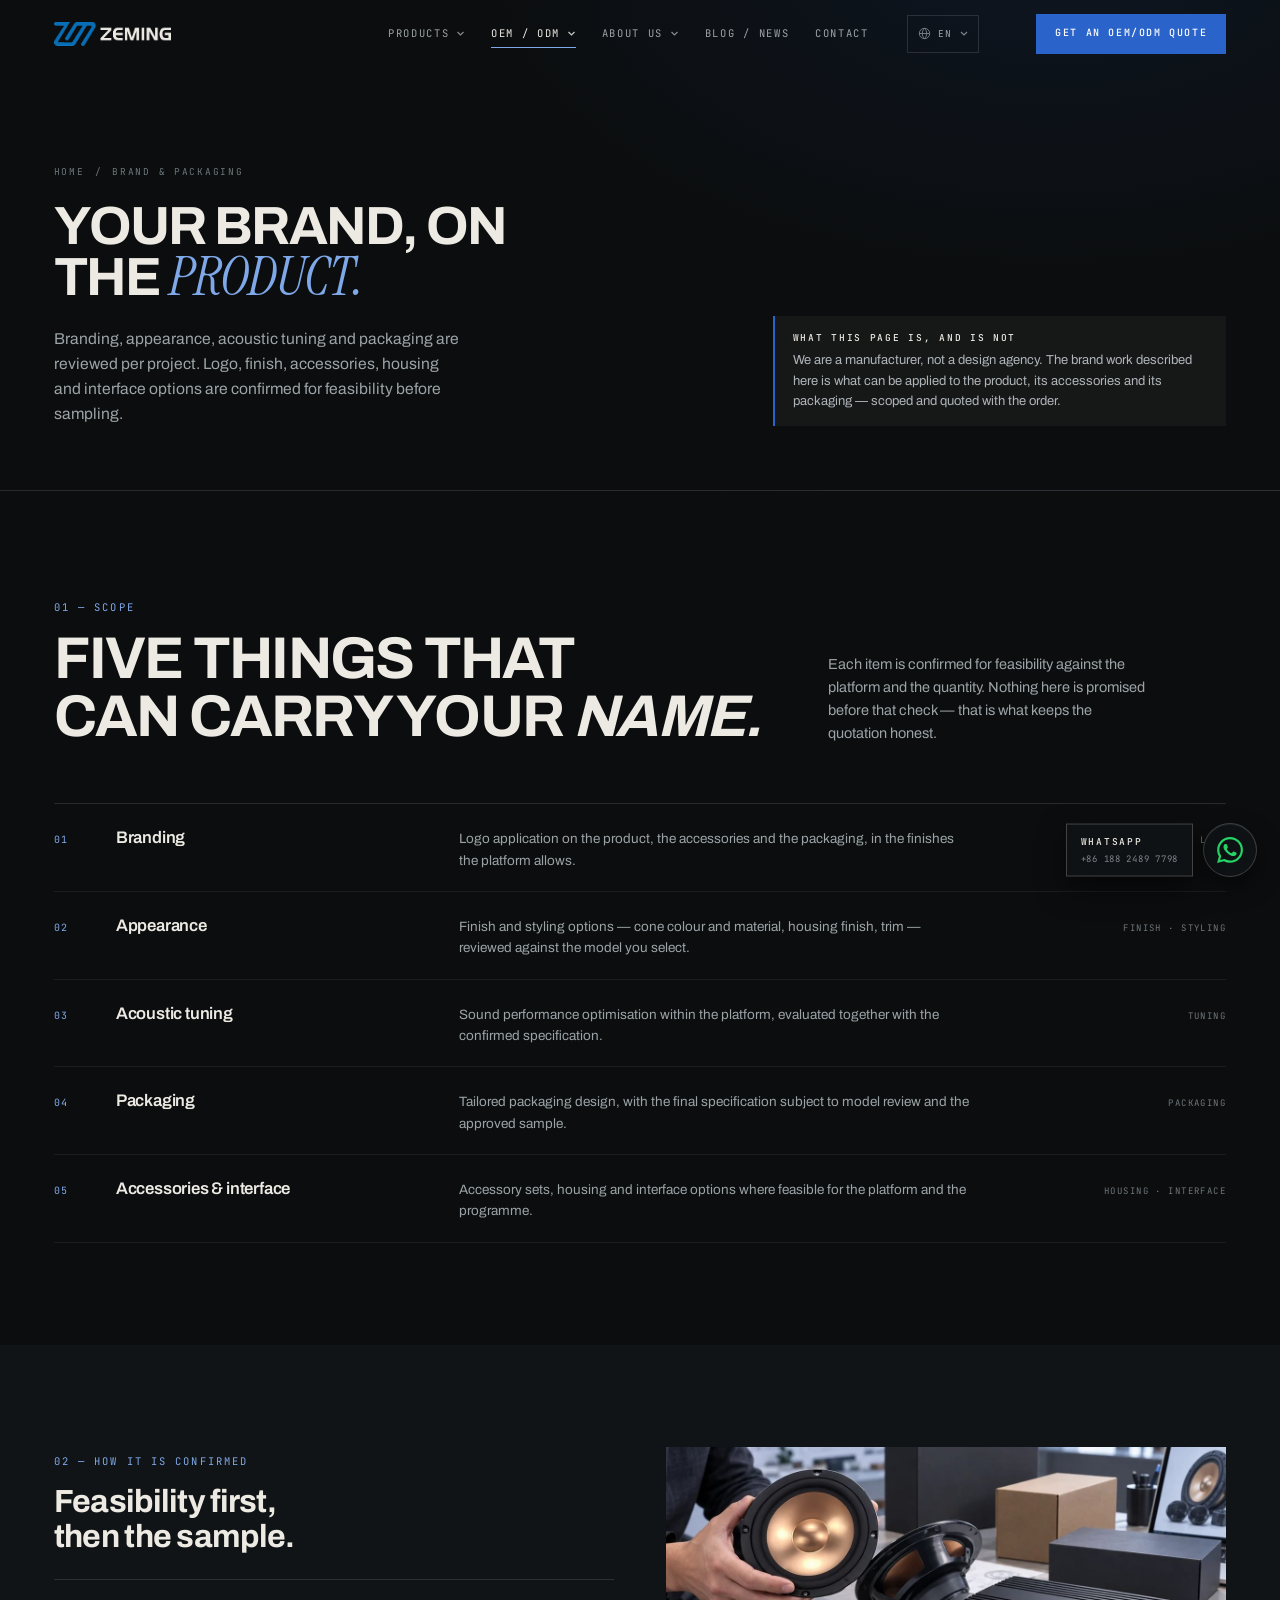
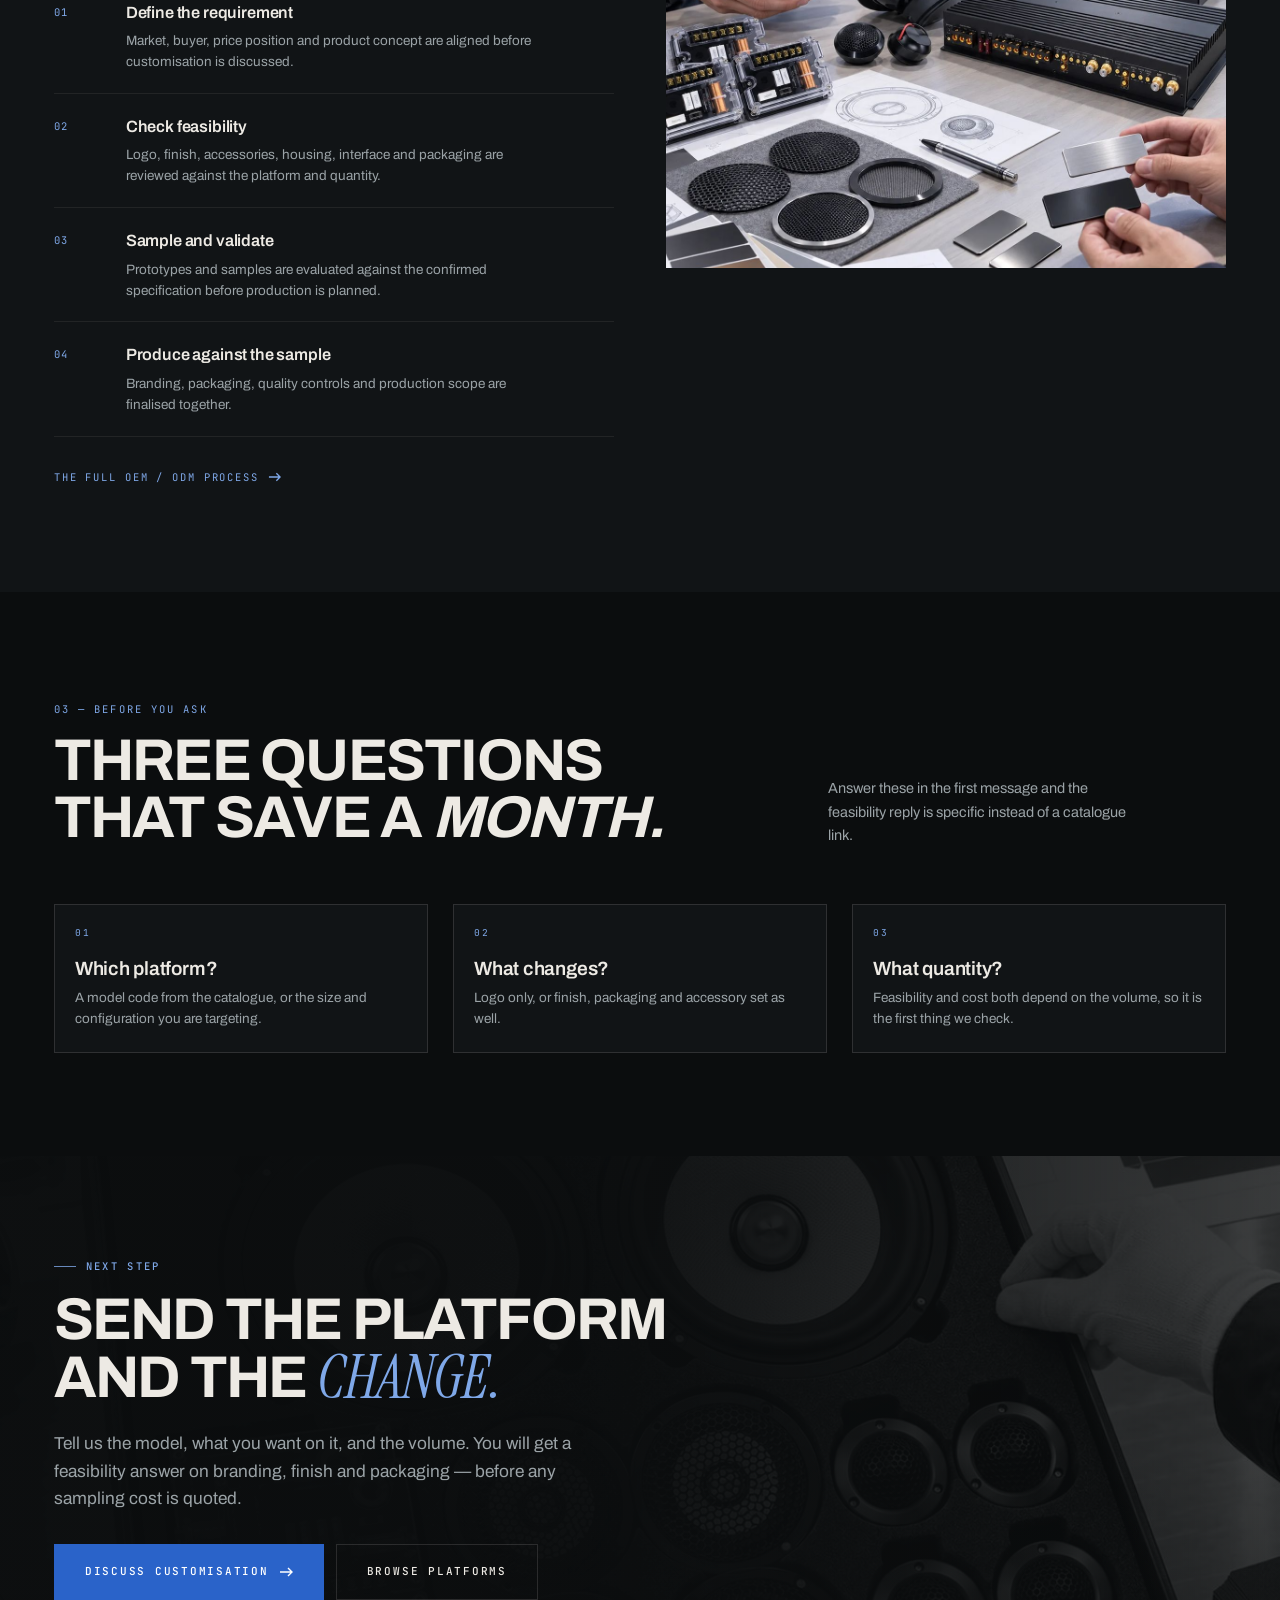
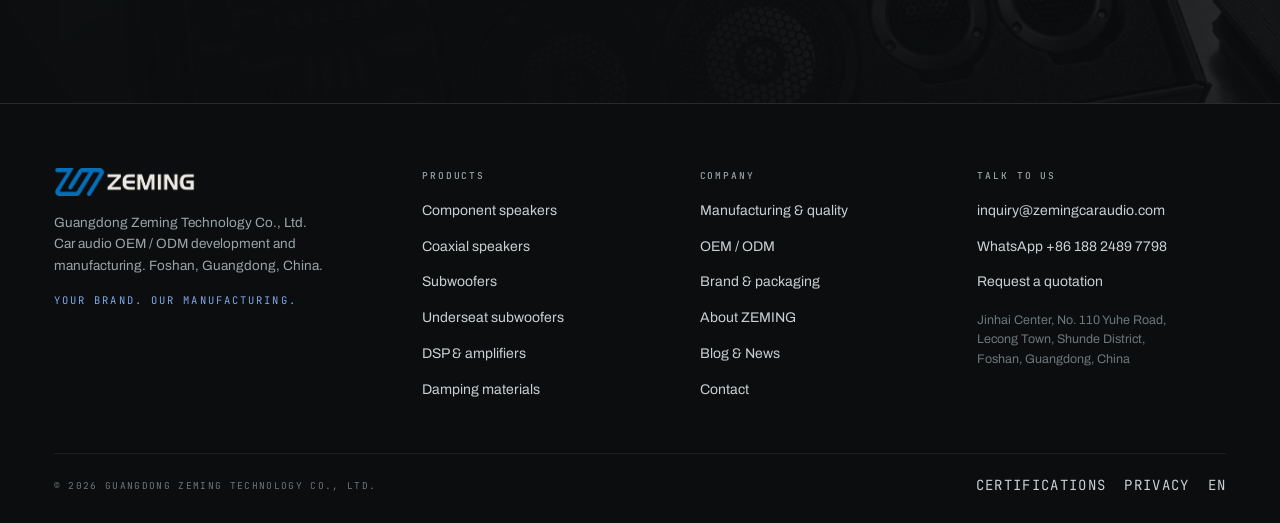
==== commit fe48df5b: "OEM/ODM and About Us get the same mega menu - OEM panel: 774x392, 8 capability entries in a 2x4 tabl" ====
--- a/brand-studio.html
+++ b/brand-studio.html
@@ -62,22 +62,78 @@
 
       <div class="navm" data-navm>
         <a class="navm__btn" href="oem-odm.html" aria-expanded="false" aria-haspopup="true" aria-controls="navm-oem" data-current="page">OEM / ODM <svg class="navm__caret" width="9" height="5" viewBox="0 0 8 5" fill="none" aria-hidden="true"><path d="M1 1l3 3 3-3" stroke="currentColor" stroke-width="1.2"/></svg></a>
-        <div class="navm__panel" id="navm-oem">
-          <p class="navm__lead">Development &amp; manufacturing</p>
-          <a class="navm__item" href="oem-odm.html"><span><b>OEM / ODM overview</b><small>Define &rarr; Produce, seven steps</small></span></a>
-          <a class="navm__item" href="capabilities.html#production"><span><b>Manufacturing</b><small>Production floor</small></span></a>
-          <a class="navm__item" href="capabilities.html#quality"><span><b>Quality control</b><small>Inspection stages</small></span></a>
-          <a class="navm__item" href="brand-studio.html"><span><b>Brand &amp; packaging</b><small>Logo, styling, packaging</small></span></a>
+        <div class="navm__panel navm__panel--mega" id="navm-oem">
+          <div class="mega">
+            <div class="mega__head">
+              <span class="mega__kicker">Development &amp; manufacturing</span>
+              <span class="mega__count">7 steps &middot; 5 changeable areas</span>
+            </div>
+            <div class="mega__body">
+              <div class="mega__left">
+                <div class="mega__cols">
+                  <a class="mega__item" href="oem-odm.html"><span><b>OEM / ODM overview</b><small>Define &rarr; produce</small></span><em>01</em></a>
+                  <a class="mega__item" href="capabilities.html#production"><span><b>Manufacturing</b><small>Four production stages</small></span><em>02</em></a>
+                  <a class="mega__item" href="oem-odm.html#process"><span><b>The seven steps</b><small>One gate per step</small></span><em>03</em></a>
+                  <a class="mega__item" href="capabilities.html#quality"><span><b>Quality control</b><small>Checked before release</small></span><em>04</em></a>
+                  <a class="mega__item" href="oem-odm.html#change"><span><b>What can change</b><small>Five areas per project</small></span><em>05</em></a>
+                  <a class="mega__item" href="capabilities.html#certification"><span><b>Certifications</b><small>CE &middot; RoHS &middot; REACH &middot; MSDS</small></span><em>06</em></a>
+                  <a class="mega__item" href="brand-studio.html"><span><b>Brand &amp; packaging</b><small>Logo, finish, artwork</small></span><em>07</em></a>
+                  <a class="mega__item" href="contact.html"><span><b>Start a project</b><small>Three lines, one reply</small></span><em>08</em></a>
+                </div>
+              </div>
+              <a class="mega__feat" href="capabilities.html">
+                <span class="mega__shot"><img src="assets/img/opt/nav-oem.webp" alt="Operators assembling and inspecting speakers at the Foshan plant" width="560" height="373"></span>
+                <span class="mega__meta">
+                  <span class="mega__tag">Inside the plant</span>
+                  <b>Foshan facility</b>
+                  <small>Assembly &middot; QC &middot; final release</small>
+                </span>
+                <span class="mega__go">View capabilities <svg width="13" height="9" viewBox="0 0 14 10" fill="none" aria-hidden="true"><path d="M9 1l4 4-4 4M1 5h12" stroke="currentColor" stroke-width="1.3"/></svg></span>
+              </a>
+            </div>
+            <div class="mega__foot">
+              <a href="capabilities.html">Manufacturing &amp; quality <svg width="13" height="9" viewBox="0 0 14 10" fill="none" aria-hidden="true"><path d="M9 1l4 4-4 4M1 5h12" stroke="currentColor" stroke-width="1.3"/></svg></a>
+              <a href="contact.html">Start a project <svg width="13" height="9" viewBox="0 0 14 10" fill="none" aria-hidden="true"><path d="M9 1l4 4-4 4M1 5h12" stroke="currentColor" stroke-width="1.3"/></svg></a>
+            </div>
+          </div>
         </div>
       </div>
 
       <div class="navm" data-navm>
         <a class="navm__btn" href="company.html" aria-expanded="false" aria-haspopup="true" aria-controls="navm-about">About Us <svg class="navm__caret" width="9" height="5" viewBox="0 0 8 5" fill="none" aria-hidden="true"><path d="M1 1l3 3 3-3" stroke="currentColor" stroke-width="1.2"/></svg></a>
-        <div class="navm__panel navm__panel--right" id="navm-about">
-          <p class="navm__lead">The company</p>
-          <a class="navm__item" href="company.html"><span><b>Company</b><small>Guangdong Zeming Technology</small></span></a>
-          <a class="navm__item" href="capabilities.html#certification"><span><b>Certifications</b><small>CE / EMC &middot; RoHS &middot; REACH &middot; MSDS</small></span></a>
-          <a class="navm__item" href="contact.html"><span><b>Contact</b><small>Foshan, Guangdong</small></span></a>
+        <div class="navm__panel navm__panel--mega navm__panel--mega-end" id="navm-about">
+          <div class="mega">
+            <div class="mega__head">
+              <span class="mega__kicker">The company</span>
+              <span class="mega__count">Est. 2012 &middot; Foshan, Guangdong</span>
+            </div>
+            <div class="mega__body">
+              <div class="mega__left">
+                <div class="mega__cols mega__cols--rows3">
+                  <a class="mega__item" href="company.html"><span><b>Company profile</b><small>R&amp;D to production</small></span><em>01</em></a>
+                  <a class="mega__item" href="capabilities.html#production"><span><b>Manufacturing</b><small>Assembly, Foshan</small></span><em>02</em></a>
+                  <a class="mega__item" href="company.html#facility"><span><b>Facility &amp; visit</b><small>Jinhai Center, Lecong</small></span><em>03</em></a>
+                  <a class="mega__item" href="news.html"><span><b>Blog / News</b><small>Notes from the floor</small></span><em>04</em></a>
+                  <a class="mega__item" href="capabilities.html#certification"><span><b>Certifications</b><small>CE &middot; RoHS &middot; REACH &middot; MSDS</small></span><em>05</em></a>
+                  <a class="mega__item" href="contact.html"><span><b>Contact</b><small>Foshan, Guangdong</small></span><em>06</em></a>
+                </div>
+                <p class="mega__note">10,000 m&sup2; facility &middot; 8 product categories &middot; global aftermarket</p>
+              </div>
+              <a class="mega__feat" href="company.html">
+                <span class="mega__shot"><img src="assets/img/opt/nav-about.webp" alt="ZEMING engineers working on a driver design and simulations" width="560" height="373"></span>
+                <span class="mega__meta">
+                  <span class="mega__tag">Since 2012</span>
+                  <b>Your brand.</b>
+                  <small>Our manufacturing.</small>
+                </span>
+                <span class="mega__go">Company profile <svg width="13" height="9" viewBox="0 0 14 10" fill="none" aria-hidden="true"><path d="M9 1l4 4-4 4M1 5h12" stroke="currentColor" stroke-width="1.3"/></svg></span>
+              </a>
+            </div>
+            <div class="mega__foot">
+              <a href="company.html">About ZEMING <svg width="13" height="9" viewBox="0 0 14 10" fill="none" aria-hidden="true"><path d="M9 1l4 4-4 4M1 5h12" stroke="currentColor" stroke-width="1.3"/></svg></a>
+              <a href="contact.html">Contact us <svg width="13" height="9" viewBox="0 0 14 10" fill="none" aria-hidden="true"><path d="M9 1l4 4-4 4M1 5h12" stroke="currentColor" stroke-width="1.3"/></svg></a>
+            </div>
+          </div>
         </div>
       </div>
 
@@ -124,6 +180,8 @@
     <summary><span>OEM / ODM</span><span class="dacc__n">02</span></summary>
     <div class="dacc__body">
       <a href="oem-odm.html"><span>OEM / ODM overview</span></a>
+      <a href="oem-odm.html#process"><span>The seven steps</span></a>
+      <a href="oem-odm.html#change"><span>What can change</span></a>
       <a href="capabilities.html#production"><span>Manufacturing</span></a>
       <a href="capabilities.html#quality"><span>Quality control</span></a>
       <a href="brand-studio.html"><span>Brand &amp; packaging</span></a>
@@ -132,7 +190,8 @@
   <details class="dacc">
     <summary><span>About Us</span><span class="dacc__n">03</span></summary>
     <div class="dacc__body">
-      <a href="company.html"><span>Company</span></a>
+      <a href="company.html"><span>Company profile</span></a>
+      <a href="company.html#facility"><span>Facility &amp; visit</span></a>
       <a href="capabilities.html#certification"><span>Certifications</span></a>
       <a href="contact.html"><span>Contact</span></a>
     </div>
--- a/assets/site.css
+++ b/assets/site.css
@@ -937,6 +937,10 @@
    Same open/close mechanics as the small panels (aria-expanded + data-open),
    but full-bleed inside: no padding, its own header/footer rules.        */
 .navm__panel--mega { width: 774px; left: -20px; padding: 0; background: #101215; }
+/* About Us sits near the right end of the bar: opening 774px to the left would
+   push the panel against the viewport edge, so it runs a narrower 700px with a
+   deeper left anchor — that keeps 60px+ of air at 1280 as well as at 1440   */
+.navm__panel--mega-end { width: 700px; left: -70px; }
 
 .mega__head {
   display: flex; align-items: baseline; justify-content: space-between; gap: 20px;
@@ -976,6 +980,22 @@
   background: rgba(243,240,234,.06); color: var(--on-ink); outline: none;
 }
 .mega__item:hover em { color: var(--brand-lt); }
+/* two-line rows: label on top, one-line context underneath */
+.mega__item b {
+  display: block; font-weight: 500; font-size: 13.2px; letter-spacing: -.005em;
+  line-height: 1.3;
+}
+.mega__item small {
+  display: block; margin-top: 4px;
+  font-family: var(--f-mono); font-size: 8.5px; letter-spacing: .1em; line-height: 1.45;
+  text-transform: uppercase; color: #6E767B; white-space: normal;
+}
+.mega__item:hover small, .mega__item:focus-visible small { color: #939CA1; }
+/* a three-row table must not draw a rule under its last row */
+.mega__cols--rows3 .mega__item:nth-child(n+5) { border-bottom: 0; }
+/* with only three rows the note reads better right under the table than
+   pushed to the very bottom of a panel the photo card has made taller      */
+.mega__cols--rows3 ~ .mega__note { margin-top: 14px; }
 .mega__note {
   font-family: var(--f-mono); font-size: 8.5px; letter-spacing: .1em; line-height: 1.6;
   text-transform: uppercase; color: #5A6368; margin: auto 9px 0; padding-top: 12px;
